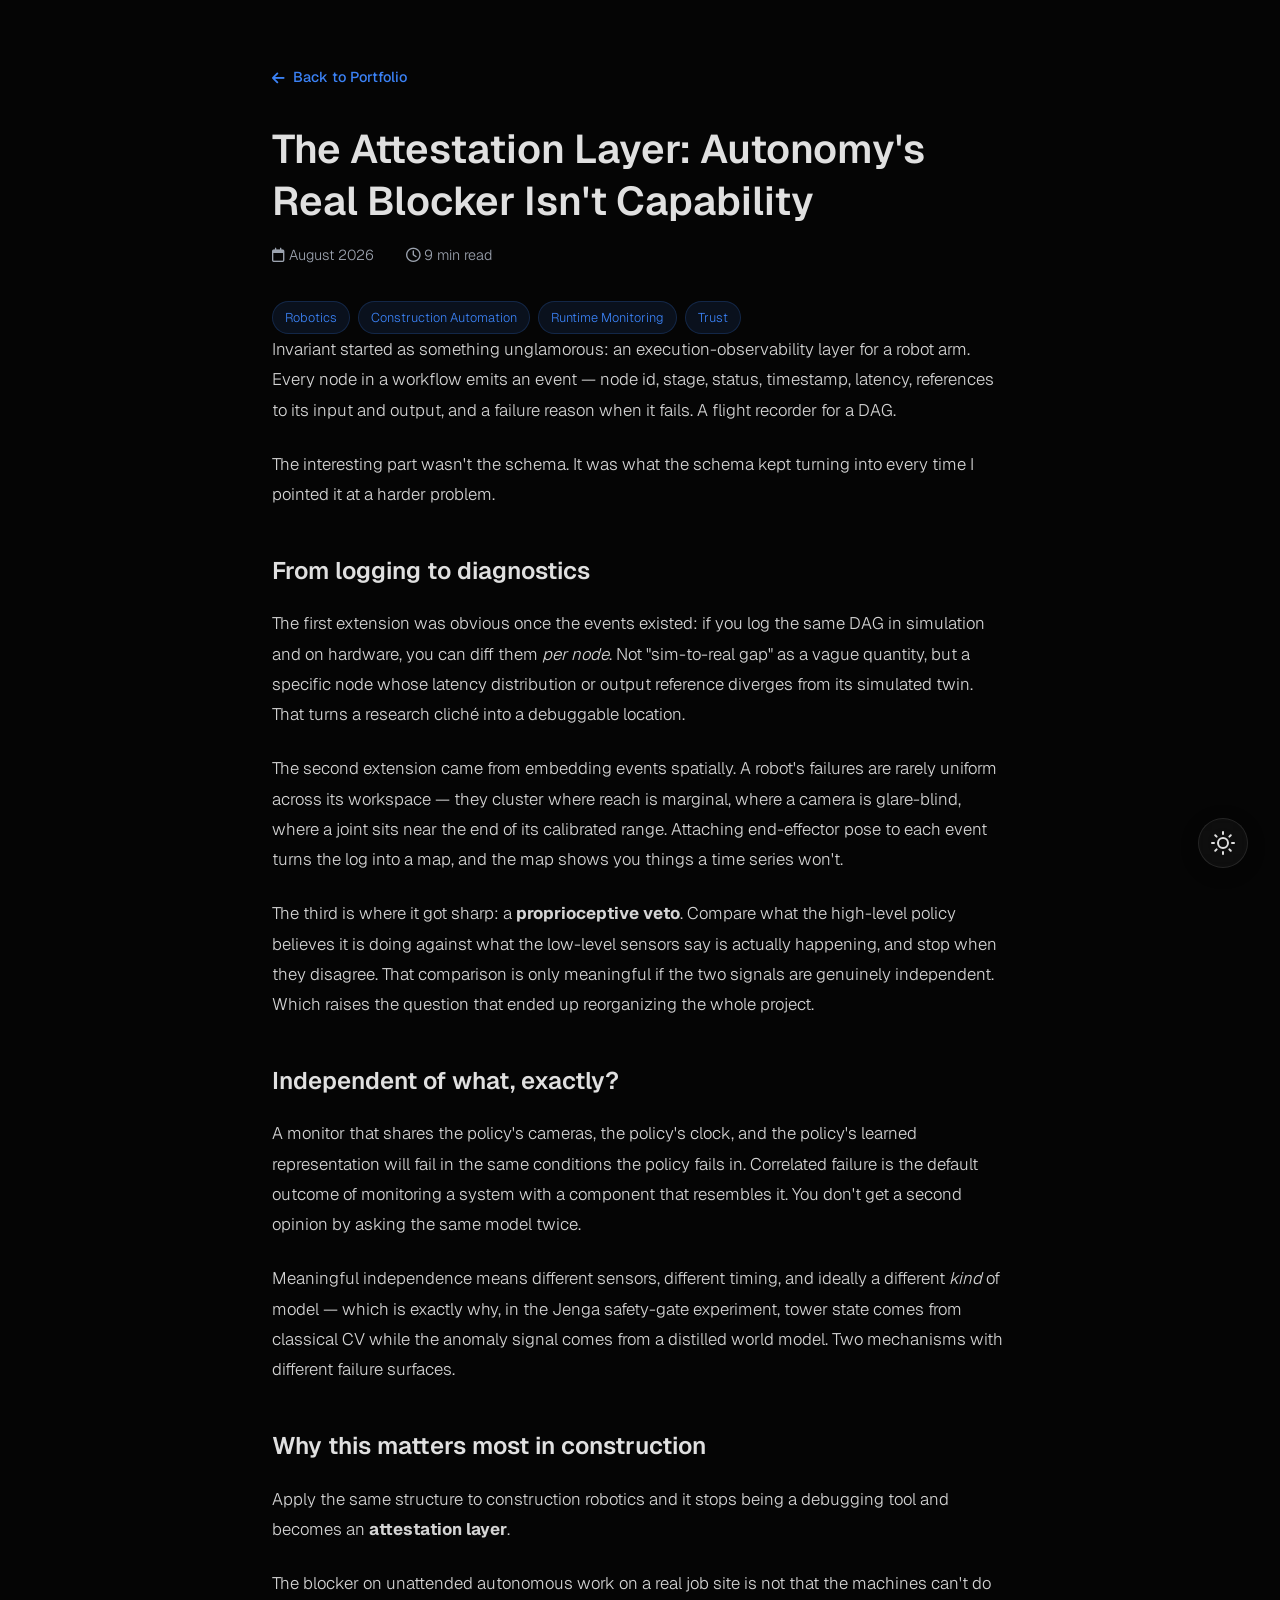
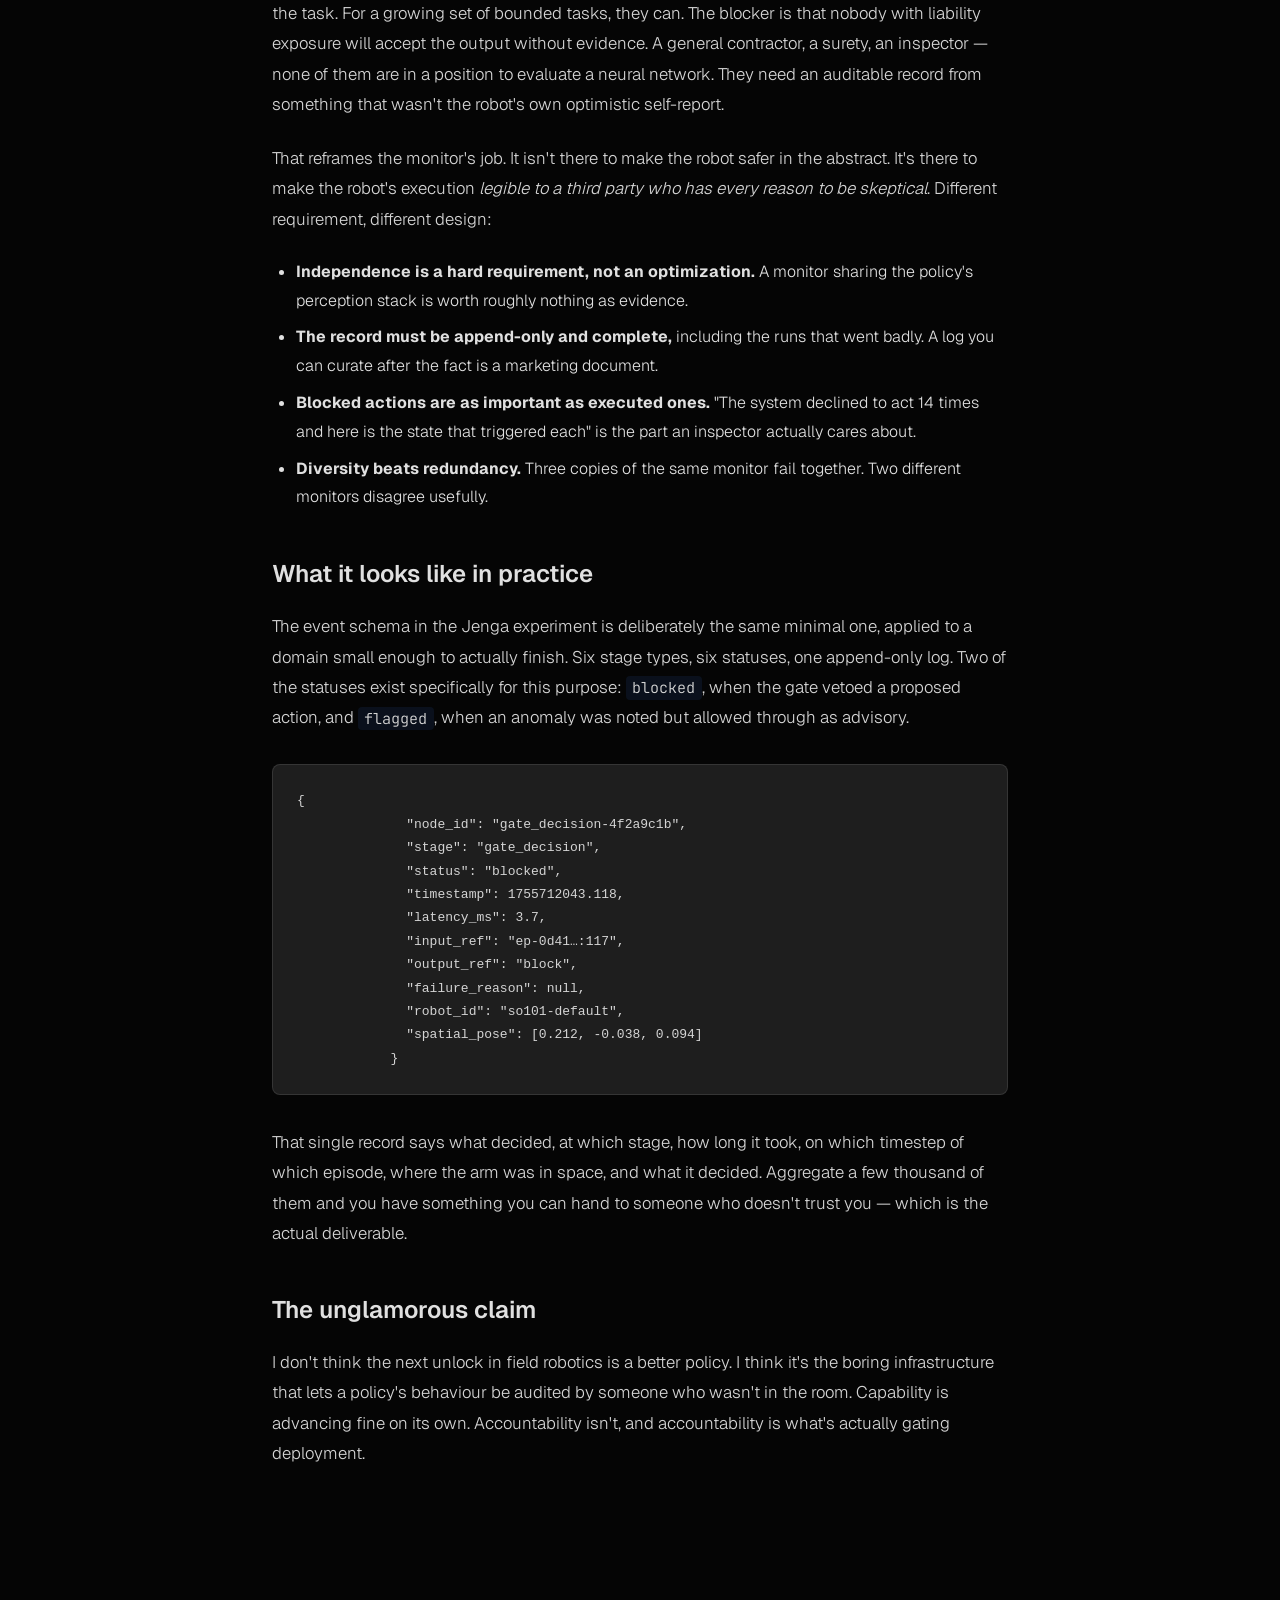
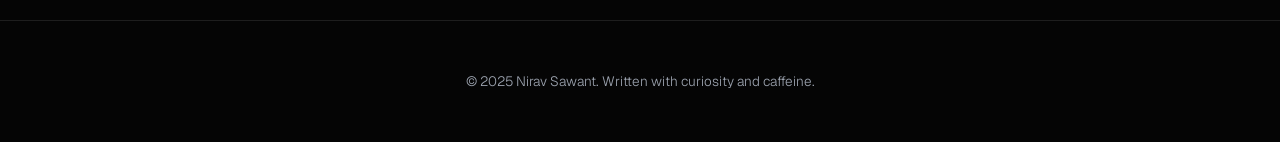
==== article-attestation-layer.html @ 74bd4483 "Add jenga-safety-gate project and four new articles Projects: new card for jenga-safety-gate, the cu" ====
<!DOCTYPE html>
<html lang="en">

<head>
    <meta charset="UTF-8">
    <meta name="viewport" content="width=device-width, initial-scale=1.0">
    <title>The Attestation Layer: Autonomy's Real Blocker Isn't Capability | Nirav Sawant</title>
    <link rel="icon" type="image/jpeg" href="favicon.jpg">
    <link
        href="https://fonts.googleapis.com/css2?family=Geist:wght@300;400;500;600&family=JetBrains+Mono:wght@400;500&display=swap"
        rel="stylesheet">
    <link rel="stylesheet" href="https://cdnjs.cloudflare.com/ajax/libs/font-awesome/6.0.0-beta3/css/all.min.css">
    <style>
        :root {
            /* Dark Mode (default) */
            --bg: #050505;
            --text: #e0e0e0;
            --accent: #3b82f6;
            --accent-rgb: 59, 130, 246;
            --accent-glow: rgba(59, 130, 246, 0.5);
            --secondary: #1f2937;
            --muted: #9ca3af;
            --card-bg: rgba(20, 20, 20, 0.6);
            --card-border: rgba(255, 255, 255, 0.1);
            --hover-bg: rgba(255, 255, 255, 0.05);
            --grid-color: rgba(255, 255, 255, 0.02);
        }

        /* Light Mode - Warm, Easy on Eyes */
        body.light-mode {
            --bg: #fff7f5;
            --text: #2a1036;
            --accent: #5b2a86;
            --accent-rgb: 91, 42, 134;
            --accent-glow: rgba(91, 42, 134, 0.22);
            --secondary: #3b2354;
            --muted: #6b4f74;
            --card-bg: rgba(255, 255, 255, 0.72);
            --card-border: rgba(42, 16, 54, 0.12);
            --hover-bg: rgba(91, 42, 134, 0.06);
            --grid-color: rgba(42, 16, 54, 0.05);
        }

        /* Floating Theme Button */
        .theme-btn {
            position: fixed;
            bottom: 2rem;
            right: 2rem;
            width: 50px;
            height: 50px;
            border-radius: 50%;
            border: 1px solid var(--card-border);
            background: var(--card-bg);
            backdrop-filter: blur(12px);
            -webkit-backdrop-filter: blur(12px);
            display: flex;
            align-items: center;
            justify-content: center;
            cursor: pointer;
            z-index: 9999;
            box-shadow: 0 4px 20px rgba(0, 0, 0, 0.15);
            transition: all 0.3s cubic-bezier(0.175, 0.885, 0.32, 1.275);
        }

        .theme-btn:hover {
            transform: scale(1.1);
            border-color: var(--accent);
            box-shadow: 0 0 20px var(--accent-glow);
        }

        .theme-btn svg {
            width: 24px;
            height: 24px;
            stroke: var(--text);
            stroke-width: 2;
            fill: none;
            stroke-linecap: round;
            stroke-linejoin: round;
            transition: transform 0.5s ease;
        }

        * {
            margin: 0;
            padding: 0;
            box-sizing: border-box;
        }

        body {
            background-color: var(--bg);
            color: var(--text);
            font-family: 'Geist', -apple-system, BlinkMacSystemFont, sans-serif;
            font-weight: 300;
            line-height: 1.8;
            min-height: 100vh;
            transition: background-color 0.3s ease, color 0.3s ease;
        }

        /* Rest of CSS same as before, ensuring contrast */
        .article-container {
            max-width: 800px;
            margin: 0 auto;
            padding: 4rem 2rem;
        }

        .back-link {
            display: inline-flex;
            align-items: center;
            gap: 0.5rem;
            color: var(--accent);
            text-decoration: none;
            font-size: 0.9rem;
            margin-bottom: 2rem;
            font-weight: 500;
        }

        .article-header h1 {
            font-size: 2.5rem;
            font-weight: 600;
            line-height: 1.3;
            margin-bottom: 1rem;
            color: var(--text);
        }

        .article-meta {
            display: flex;
            gap: 2rem;
            color: var(--muted);
            font-size: 0.9rem;
            margin-bottom: 2rem;
        }

        .tags {
            display: flex;
            gap: 0.5rem;
            margin-top: 1rem;
            flex-wrap: wrap;
        }

        .tag {
            background: rgba(var(--accent-rgb), 0.1);
            color: var(--accent);
            padding: 0.25rem 0.75rem;
            border-radius: 20px;
            font-size: 0.8rem;
            border: 1px solid rgba(var(--accent-rgb), 0.2);
        }

        .article-content h2 {
            font-size: 1.5rem;
            font-weight: 600;
            margin: 2.5rem 0 1rem;
            color: var(--text);
        }

        .article-content p {
            margin-bottom: 1.5rem;
            color: var(--text);
            opacity: 0.95;
            font-size: 1.05rem;
        }

        .article-content ul {
            padding-left: 1.5rem;
            margin-bottom: 1.5rem;
            color: var(--text);
        }

        .article-content li {
            margin-bottom: 0.5rem;
        }

        .flowchart {
            background: var(--card-bg);
            border: 1px solid var(--card-border);
            border-radius: 16px;
            padding: 2rem;
            margin: 2rem 0;
            overflow-x: auto;
        }

        .flow-diagram {
            display: flex;
            flex-direction: column;
            align-items: center;
            gap: 1rem;
        }

        .flow-row {
            display: flex;
            gap: 1rem;
            flex-wrap: wrap;
            justify-content: center;
        }

        .flow-box {
            background: rgba(var(--accent-rgb), 0.1);
            border: 1px solid var(--accent);
            padding: 0.75rem 1.25rem;
            border-radius: 8px;
            color: var(--text);
            min-width: 120px;
            text-align: center;
        }

        .flow-box.primary {
            background: var(--accent);
            color: #fff;
        }

        .code-block {
            background: #1e1e1e;
            /* Consistent dark code block even in light mode for readability */
            color: #d4d4d4;
            border-radius: 8px;
            padding: 1.5rem;
            margin: 2rem 0;
            font-family: 'JetBrains Mono', monospace;
            overflow-x: auto;
            border: 1px solid rgba(255, 255, 255, 0.1);
        }

        footer {
            text-align: center;
            padding: 3rem 1rem;
            color: var(--muted);
            font-size: 0.85rem;
            border-top: 1px solid var(--card-border);
            margin-top: 4rem;
        }

        @media (max-width: 768px) {
            .article-container {
                padding: 2rem 1.5rem;
            }

            .article-header h1 {
                font-size: 1.8rem;
            }
        }

        /* Additions for research articles: tables, pull-notes, inline code */
        .article-content .table-wrap {
            overflow-x: auto;
            margin: 2rem 0;
        }

        .article-content table {
            width: 100%;
            border-collapse: collapse;
            font-size: 0.95rem;
        }

        .article-content th,
        .article-content td {
            border: 1px solid var(--card-border);
            padding: 0.65rem 0.85rem;
            text-align: left;
            vertical-align: top;
        }

        .article-content th {
            background: rgba(var(--accent-rgb), 0.08);
            font-weight: 600;
            color: var(--text);
        }

        .article-content .lede-note {
            background: var(--card-bg);
            border: 1px solid var(--card-border);
            border-left: 3px solid var(--accent);
            border-radius: 8px;
            padding: 1.25rem 1.5rem;
            margin-bottom: 2rem;
            font-size: 0.98rem;
            color: var(--text);
        }

        .article-content p code,
        .article-content li code {
            font-family: 'JetBrains Mono', monospace;
            font-size: 0.9em;
            background: rgba(var(--accent-rgb), 0.1);
            padding: 0.1rem 0.4rem;
            border-radius: 4px;
        }
    </style>
</head>

<body>
    <article class="article-container">
        <a href="index.html" class="back-link">
            <i class="fas fa-arrow-left"></i>
            Back to Portfolio
        </a>

        <header class="article-header">
            <h1>The Attestation Layer: Autonomy's Real Blocker Isn't Capability</h1>
            <div class="article-meta">
                <span><i class="far fa-calendar"></i> August 2026</span>
                <span><i class="far fa-clock"></i> 9 min read</span>
            </div>
            <div class="tags">
                <span class="tag">Robotics</span>
                <span class="tag">Construction Automation</span>
                <span class="tag">Runtime Monitoring</span>
                <span class="tag">Trust</span>
            </div>
        </header>

        <div class="article-content">
            <p>Invariant started as something unglamorous: an execution-observability layer for a robot arm. Every node in a
                workflow emits an event — node id, stage, status, timestamp, latency, references to its input and output, and a
                failure reason when it fails. A flight recorder for a DAG.</p>

            <p>The interesting part wasn't the schema. It was what the schema kept turning into every time I pointed it at a
                harder problem.</p>

            <h2>From logging to diagnostics</h2>

            <p>The first extension was obvious once the events existed: if you log the same DAG in simulation and on hardware,
                you can diff them <em>per node</em>. Not "sim-to-real gap" as a vague quantity, but a specific node whose latency
                distribution or output reference diverges from its simulated twin. That turns a research cliché into a
                debuggable location.</p>

            <p>The second extension came from embedding events spatially. A robot's failures are rarely uniform across its
                workspace — they cluster where reach is marginal, where a camera is glare-blind, where a joint sits near the end
                of its calibrated range. Attaching end-effector pose to each event turns the log into a map, and the map shows
                you things a time series won't.</p>

            <p>The third is where it got sharp: a <strong>proprioceptive veto</strong>. Compare what the high-level policy
                believes it is doing against what the low-level sensors say is actually happening, and stop when they disagree.
                That comparison is only meaningful if the two signals are genuinely independent. Which raises the question that
                ended up reorganizing the whole project.</p>

            <h2>Independent of what, exactly?</h2>

            <p>A monitor that shares the policy's cameras, the policy's clock, and the policy's learned representation will
                fail in the same conditions the policy fails in. Correlated failure is the default outcome of monitoring a
                system with a component that resembles it. You don't get a second opinion by asking the same model twice.</p>

            <p>Meaningful independence means different sensors, different timing, and ideally a different <em>kind</em> of
                model — which is exactly why, in the Jenga safety-gate experiment, tower state comes from classical CV while the
                anomaly signal comes from a distilled world model. Two mechanisms with different failure surfaces.</p>

            <h2>Why this matters most in construction</h2>

            <p>Apply the same structure to construction robotics and it stops being a debugging tool and becomes an
                <strong>attestation layer</strong>.</p>

            <p>The blocker on unattended autonomous work on a real job site is not that the machines can't do the task. For a
                growing set of bounded tasks, they can. The blocker is that nobody with liability exposure will accept the
                output without evidence. A general contractor, a surety, an inspector — none of them are in a position to
                evaluate a neural network. They need an auditable record from something that wasn't the robot's own optimistic
                self-report.</p>

            <p>That reframes the monitor's job. It isn't there to make the robot safer in the abstract. It's there to make the
                robot's execution <em>legible to a third party who has every reason to be skeptical</em>. Different requirement,
                different design:</p>

            <ul>
                <li><strong>Independence is a hard requirement, not an optimization.</strong> A monitor sharing the policy's
                    perception stack is worth roughly nothing as evidence.</li>
                <li><strong>The record must be append-only and complete,</strong> including the runs that went badly. A log you
                    can curate after the fact is a marketing document.</li>
                <li><strong>Blocked actions are as important as executed ones.</strong> "The system declined to act 14 times and
                    here is the state that triggered each" is the part an inspector actually cares about.</li>
                <li><strong>Diversity beats redundancy.</strong> Three copies of the same monitor fail together. Two different
                    monitors disagree usefully.</li>
            </ul>

            <h2>What it looks like in practice</h2>

            <p>The event schema in the Jenga experiment is deliberately the same minimal one, applied to a domain small enough
                to actually finish. Six stage types, six statuses, one append-only log. Two of the statuses exist specifically
                for this purpose: <code>blocked</code>, when the gate vetoed a proposed action, and <code>flagged</code>, when
                an anomaly was noted but allowed through as advisory.</p>

            <div class="code-block">
                <pre><code>{
              "node_id": "gate_decision-4f2a9c1b",
              "stage": "gate_decision",
              "status": "blocked",
              "timestamp": 1755712043.118,
              "latency_ms": 3.7,
              "input_ref": "ep-0d41…:117",
              "output_ref": "block",
              "failure_reason": null,
              "robot_id": "so101-default",
              "spatial_pose": [0.212, -0.038, 0.094]
            }</code></pre>
            </div>

            <p>That single record says what decided, at which stage, how long it took, on which timestep of which episode,
                where the arm was in space, and what it decided. Aggregate a few thousand of them and you have something you can
                hand to someone who doesn't trust you — which is the actual deliverable.</p>

            <h2>The unglamorous claim</h2>

            <p>I don't think the next unlock in field robotics is a better policy. I think it's the boring infrastructure that
                lets a policy's behaviour be audited by someone who wasn't in the room. Capability is advancing fine on its own.
                Accountability isn't, and accountability is what's actually gating deployment.</p>
        </div>
    </article>

    <!-- Theme Toggle Button -->
    <button class="theme-btn" onclick="toggleTheme()" aria-label="Toggle dark/light mode">
        <svg viewBox="0 0 24 24">
            <circle cx="12" cy="12" r="5" />
            <line x1="12" y1="1" x2="12" y2="3" />
            <line x1="12" y1="21" x2="12" y2="23" />
            <line x1="4.22" y1="4.22" x2="5.64" y2="5.64" />
            <line x1="18.36" y1="18.36" x2="19.78" y2="19.78" />
            <line x1="1" y1="12" x2="3" y2="12" />
            <line x1="21" y1="12" x2="23" y2="12" />
            <line x1="4.22" y1="19.78" x2="5.64" y2="18.36" />
            <line x1="18.36" y1="5.64" x2="19.78" y2="4.22" />
        </svg>
    </button>

    <footer>
        <p>© 2025 Nirav Sawant. Written with curiosity and caffeine.</p>
    </footer>

    <script>
        function toggleTheme() {
            const body = document.body;
            body.classList.toggle('light-mode');
            const isLight = body.classList.contains('light-mode');
            localStorage.setItem('theme', isLight ? 'light' : 'dark');
        }

        // Initialize
        if (localStorage.getItem('theme') === 'light' ||
            (!localStorage.getItem('theme') && false)) { // default dark
            document.body.classList.add('light-mode');
        }
    </script>
</body>

</html>
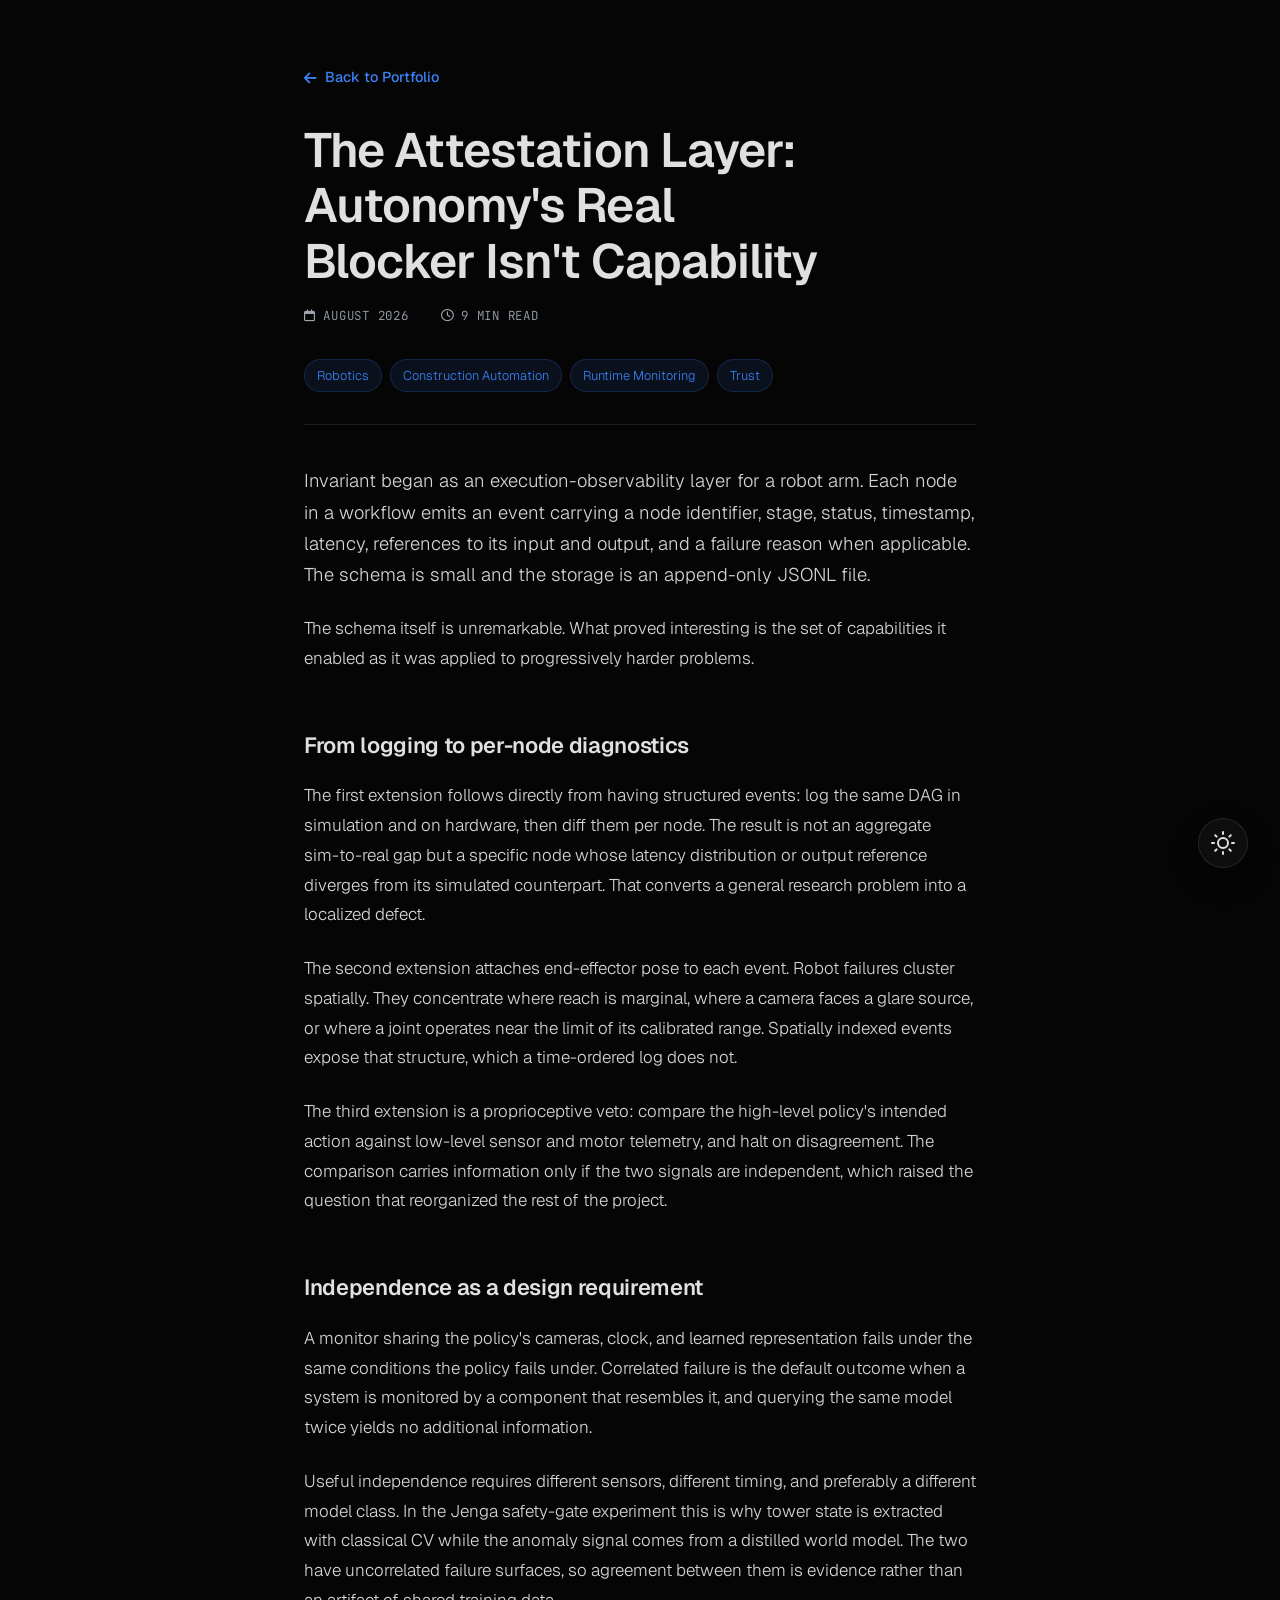
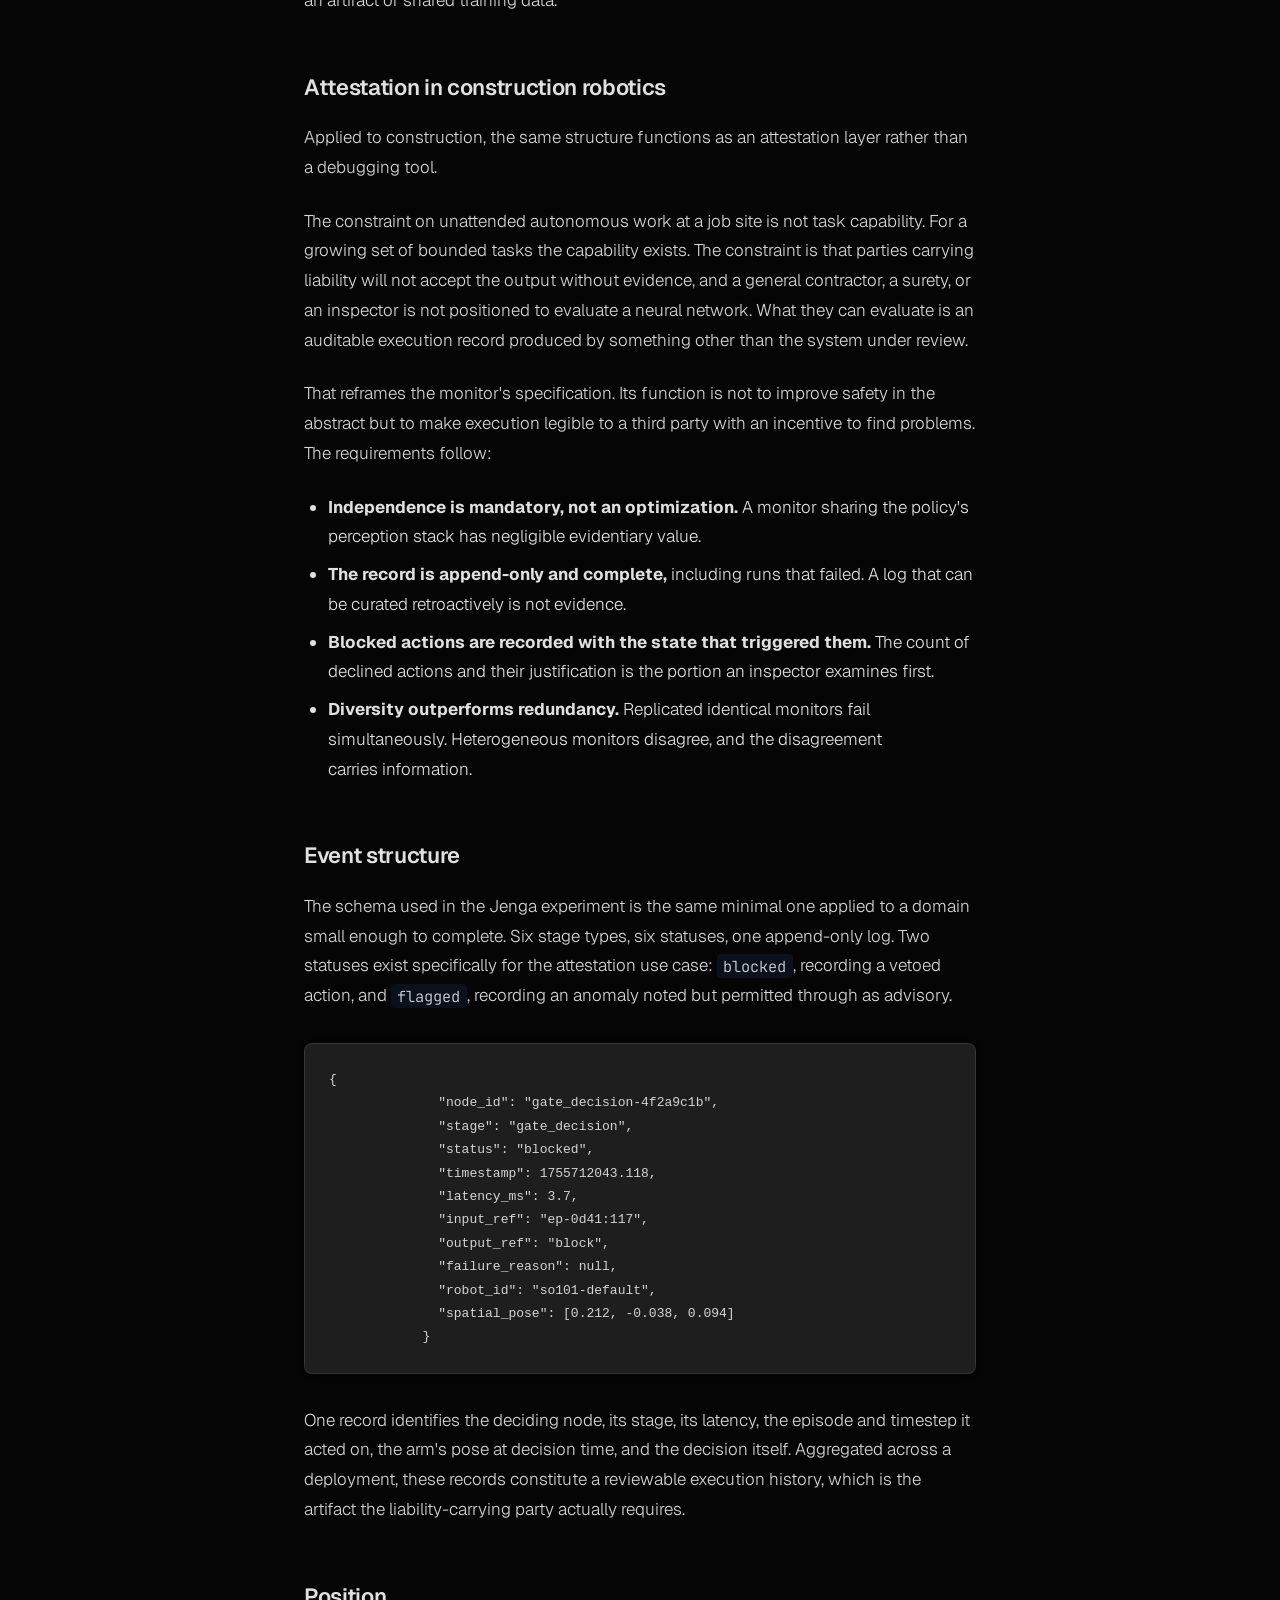
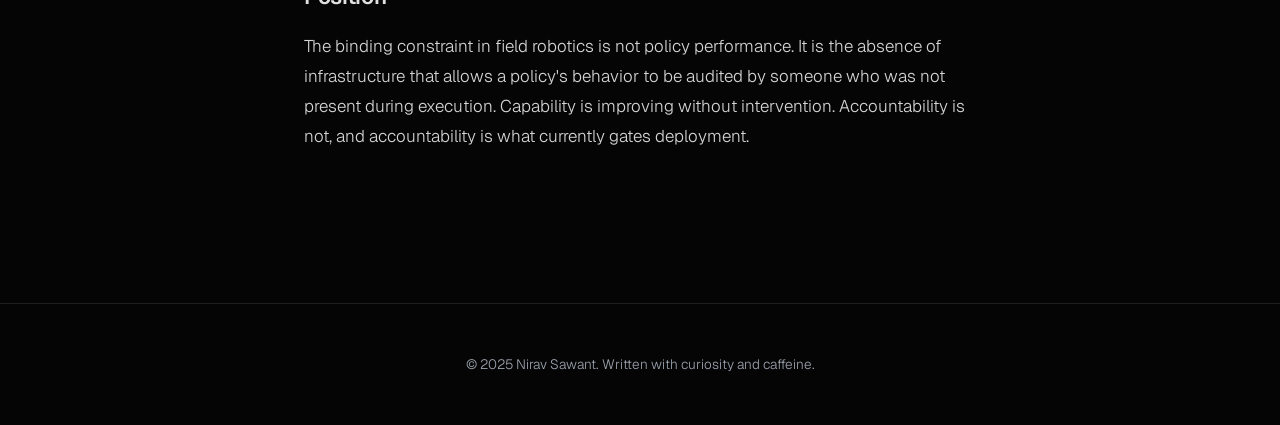
==== commit f4952ed7: "Modernize site styling, add scroll motion, rewrite article prose Styling and motion (modern.css, mot" ====
--- a/article-attestation-layer.html
+++ b/article-attestation-layer.html
@@ -284,6 +284,7 @@
             border-radius: 4px;
         }
     </style>
+    <link rel="stylesheet" href="modern.css">
 </head>
 
 <body>
@@ -308,72 +309,70 @@
         </header>
 
         <div class="article-content">
-            <p>Invariant started as something unglamorous: an execution-observability layer for a robot arm. Every node in a
-                workflow emits an event — node id, stage, status, timestamp, latency, references to its input and output, and a
-                failure reason when it fails. A flight recorder for a DAG.</p>
-
-            <p>The interesting part wasn't the schema. It was what the schema kept turning into every time I pointed it at a
-                harder problem.</p>
-
-            <h2>From logging to diagnostics</h2>
-
-            <p>The first extension was obvious once the events existed: if you log the same DAG in simulation and on hardware,
-                you can diff them <em>per node</em>. Not "sim-to-real gap" as a vague quantity, but a specific node whose latency
-                distribution or output reference diverges from its simulated twin. That turns a research cliché into a
-                debuggable location.</p>
-
-            <p>The second extension came from embedding events spatially. A robot's failures are rarely uniform across its
-                workspace — they cluster where reach is marginal, where a camera is glare-blind, where a joint sits near the end
-                of its calibrated range. Attaching end-effector pose to each event turns the log into a map, and the map shows
-                you things a time series won't.</p>
-
-            <p>The third is where it got sharp: a <strong>proprioceptive veto</strong>. Compare what the high-level policy
-                believes it is doing against what the low-level sensors say is actually happening, and stop when they disagree.
-                That comparison is only meaningful if the two signals are genuinely independent. Which raises the question that
-                ended up reorganizing the whole project.</p>
-
-            <h2>Independent of what, exactly?</h2>
-
-            <p>A monitor that shares the policy's cameras, the policy's clock, and the policy's learned representation will
-                fail in the same conditions the policy fails in. Correlated failure is the default outcome of monitoring a
-                system with a component that resembles it. You don't get a second opinion by asking the same model twice.</p>
-
-            <p>Meaningful independence means different sensors, different timing, and ideally a different <em>kind</em> of
-                model — which is exactly why, in the Jenga safety-gate experiment, tower state comes from classical CV while the
-                anomaly signal comes from a distilled world model. Two mechanisms with different failure surfaces.</p>
-
-            <h2>Why this matters most in construction</h2>
-
-            <p>Apply the same structure to construction robotics and it stops being a debugging tool and becomes an
-                <strong>attestation layer</strong>.</p>
-
-            <p>The blocker on unattended autonomous work on a real job site is not that the machines can't do the task. For a
-                growing set of bounded tasks, they can. The blocker is that nobody with liability exposure will accept the
-                output without evidence. A general contractor, a surety, an inspector — none of them are in a position to
-                evaluate a neural network. They need an auditable record from something that wasn't the robot's own optimistic
-                self-report.</p>
-
-            <p>That reframes the monitor's job. It isn't there to make the robot safer in the abstract. It's there to make the
-                robot's execution <em>legible to a third party who has every reason to be skeptical</em>. Different requirement,
-                different design:</p>
+            <p>Invariant began as an execution-observability layer for a robot arm. Each node in a workflow emits an event
+                carrying a node identifier, stage, status, timestamp, latency, references to its input and output, and a failure
+                reason when applicable. The schema is small and the storage is an append-only JSONL file.</p>
+
+            <p>The schema itself is unremarkable. What proved interesting is the set of capabilities it enabled as it was
+                applied to progressively harder problems.</p>
+
+            <h2>From logging to per-node diagnostics</h2>
+
+            <p>The first extension follows directly from having structured events: log the same DAG in simulation and on
+                hardware, then diff them per node. The result is not an aggregate sim-to-real gap but a specific node whose
+                latency distribution or output reference diverges from its simulated counterpart. That converts a general
+                research problem into a localized defect.</p>
+
+            <p>The second extension attaches end-effector pose to each event. Robot failures cluster spatially. They
+                concentrate where reach is marginal, where a camera faces a glare source, or where a joint operates near the
+                limit of its calibrated range. Spatially indexed events expose that structure, which a time-ordered log does
+                not.</p>
+
+            <p>The third extension is a proprioceptive veto: compare the high-level policy's intended action against low-level
+                sensor and motor telemetry, and halt on disagreement. The comparison carries information only if the two signals
+                are independent, which raised the question that reorganized the rest of the project.</p>
+
+            <h2>Independence as a design requirement</h2>
+
+            <p>A monitor sharing the policy's cameras, clock, and learned representation fails under the same conditions the
+                policy fails under. Correlated failure is the default outcome when a system is monitored by a component that
+                resembles it, and querying the same model twice yields no additional information.</p>
+
+            <p>Useful independence requires different sensors, different timing, and preferably a different model class. In the
+                Jenga safety-gate experiment this is why tower state is extracted with classical CV while the anomaly signal
+                comes from a distilled world model. The two have uncorrelated failure surfaces, so agreement between them is
+                evidence rather than an artifact of shared training data.</p>
+
+            <h2>Attestation in construction robotics</h2>
+
+            <p>Applied to construction, the same structure functions as an attestation layer rather than a debugging tool.</p>
+
+            <p>The constraint on unattended autonomous work at a job site is not task capability. For a growing set of bounded
+                tasks the capability exists. The constraint is that parties carrying liability will not accept the output
+                without evidence, and a general contractor, a surety, or an inspector is not positioned to evaluate a neural
+                network. What they can evaluate is an auditable execution record produced by something other than the system
+                under review.</p>
+
+            <p>That reframes the monitor's specification. Its function is not to improve safety in the abstract but to make
+                execution legible to a third party with an incentive to find problems. The requirements follow:</p>
 
             <ul>
-                <li><strong>Independence is a hard requirement, not an optimization.</strong> A monitor sharing the policy's
-                    perception stack is worth roughly nothing as evidence.</li>
-                <li><strong>The record must be append-only and complete,</strong> including the runs that went badly. A log you
-                    can curate after the fact is a marketing document.</li>
-                <li><strong>Blocked actions are as important as executed ones.</strong> "The system declined to act 14 times and
-                    here is the state that triggered each" is the part an inspector actually cares about.</li>
-                <li><strong>Diversity beats redundancy.</strong> Three copies of the same monitor fail together. Two different
-                    monitors disagree usefully.</li>
+                <li><strong>Independence is mandatory, not an optimization.</strong> A monitor sharing the policy's perception
+                    stack has negligible evidentiary value.</li>
+                <li><strong>The record is append-only and complete,</strong> including runs that failed. A log that can be
+                    curated retroactively is not evidence.</li>
+                <li><strong>Blocked actions are recorded with the state that triggered them.</strong> The count of declined
+                    actions and their justification is the portion an inspector examines first.</li>
+                <li><strong>Diversity outperforms redundancy.</strong> Replicated identical monitors fail simultaneously.
+                    Heterogeneous monitors disagree, and the disagreement carries information.</li>
             </ul>
 
-            <h2>What it looks like in practice</h2>
-
-            <p>The event schema in the Jenga experiment is deliberately the same minimal one, applied to a domain small enough
-                to actually finish. Six stage types, six statuses, one append-only log. Two of the statuses exist specifically
-                for this purpose: <code>blocked</code>, when the gate vetoed a proposed action, and <code>flagged</code>, when
-                an anomaly was noted but allowed through as advisory.</p>
+            <h2>Event structure</h2>
+
+            <p>The schema used in the Jenga experiment is the same minimal one applied to a domain small enough to complete.
+                Six stage types, six statuses, one append-only log. Two statuses exist specifically for the attestation use
+                case: <code>blocked</code>, recording a vetoed action, and <code>flagged</code>, recording an anomaly noted but
+                permitted through as advisory.</p>
 
             <div class="code-block">
                 <pre><code>{
@@ -382,7 +381,7 @@
               "status": "blocked",
               "timestamp": 1755712043.118,
               "latency_ms": 3.7,
-              "input_ref": "ep-0d41…:117",
+              "input_ref": "ep-0d41:117",
               "output_ref": "block",
               "failure_reason": null,
               "robot_id": "so101-default",
@@ -390,15 +389,16 @@
             }</code></pre>
             </div>
 
-            <p>That single record says what decided, at which stage, how long it took, on which timestep of which episode,
-                where the arm was in space, and what it decided. Aggregate a few thousand of them and you have something you can
-                hand to someone who doesn't trust you — which is the actual deliverable.</p>
-
-            <h2>The unglamorous claim</h2>
-
-            <p>I don't think the next unlock in field robotics is a better policy. I think it's the boring infrastructure that
-                lets a policy's behaviour be audited by someone who wasn't in the room. Capability is advancing fine on its own.
-                Accountability isn't, and accountability is what's actually gating deployment.</p>
+            <p>One record identifies the deciding node, its stage, its latency, the episode and timestep it acted on, the arm's
+                pose at decision time, and the decision itself. Aggregated across a deployment, these records constitute a
+                reviewable execution history, which is the artifact the liability-carrying party actually requires.</p>
+
+            <h2>Position</h2>
+
+            <p>The binding constraint in field robotics is not policy performance. It is the absence of infrastructure that
+                allows a policy's behavior to be audited by someone who was not present during execution. Capability is
+                improving without intervention. Accountability is not, and accountability is what currently gates
+                deployment.</p>
         </div>
     </article>
 
@@ -435,6 +435,7 @@
             document.body.classList.add('light-mode');
         }
     </script>
+    <script src="motion.js"></script>
 </body>
 
 </html>
--- a/modern.css
+++ b/modern.css
@@ -0,0 +1,248 @@
+/* ---------------------------------------------------------------------------
+   modern.css — layered refinement on top of each page's existing inline styles.
+   Loaded last so it wins on the few properties it touches. Deliberately
+   additive: no layout is restructured here, only depth, rhythm and motion.
+--------------------------------------------------------------------------- */
+
+:root {
+  --ease-out-expo: cubic-bezier(0.16, 1, 0.3, 1);
+  --ease-spring: cubic-bezier(0.34, 1.4, 0.64, 1);
+  --dur-fast: 180ms;
+  --dur-base: 320ms;
+  --dur-slow: 620ms;
+
+  --shadow-sm: 0 1px 2px rgba(0, 0, 0, 0.16), 0 2px 8px rgba(0, 0, 0, 0.10);
+  --shadow-md: 0 4px 12px rgba(0, 0, 0, 0.18), 0 12px 32px rgba(0, 0, 0, 0.14);
+  --shadow-lg: 0 8px 24px rgba(0, 0, 0, 0.22), 0 24px 64px rgba(0, 0, 0, 0.18);
+}
+
+body.light-mode {
+  --shadow-sm: 0 1px 2px rgba(42, 16, 54, 0.05), 0 2px 8px rgba(42, 16, 54, 0.05);
+  --shadow-md: 0 4px 12px rgba(42, 16, 54, 0.07), 0 12px 32px rgba(42, 16, 54, 0.07);
+  --shadow-lg: 0 8px 24px rgba(42, 16, 54, 0.09), 0 24px 64px rgba(42, 16, 54, 0.09);
+}
+
+/* --- Typography -------------------------------------------------------- */
+
+body {
+  -webkit-font-smoothing: antialiased;
+  -moz-osx-font-smoothing: grayscale;
+  text-rendering: optimizeLegibility;
+}
+
+h1, h2, h3, .section-title {
+  text-wrap: balance;
+  letter-spacing: -0.02em;
+}
+
+p, li {
+  text-wrap: pretty;
+}
+
+::selection {
+  background: rgba(var(--accent-rgb), 0.22);
+  color: var(--text);
+}
+
+/* --- Focus visibility --------------------------------------------------- */
+
+a:focus-visible,
+button:focus-visible,
+input:focus-visible,
+textarea:focus-visible {
+  outline: 2px solid var(--accent);
+  outline-offset: 3px;
+  border-radius: 6px;
+}
+
+/* --- Scroll reveal ------------------------------------------------------ */
+
+[data-reveal] {
+  opacity: 0;
+  transform: translateY(18px);
+  transition:
+    opacity var(--dur-slow) var(--ease-out-expo),
+    transform var(--dur-slow) var(--ease-out-expo);
+  transition-delay: var(--reveal-delay, 0ms);
+}
+
+[data-reveal].is-visible {
+  opacity: 1;
+  transform: none;
+}
+
+/* --- Cards -------------------------------------------------------------- */
+
+.project-card,
+.blog-card {
+  border-radius: 16px;
+  box-shadow: var(--shadow-sm);
+  /* Includes opacity so the reveal fade still runs; the shorthand would
+     otherwise reset transition-delay, so the stagger is restated below. */
+  transition:
+    opacity var(--dur-slow) var(--ease-out-expo),
+    transform var(--dur-base) var(--ease-out-expo),
+    box-shadow var(--dur-base) var(--ease-out-expo),
+    border-color var(--dur-base) var(--ease-out-expo);
+  transition-delay: var(--reveal-delay, 0ms);
+  will-change: transform;
+}
+
+.project-card:hover,
+.blog-card:hover {
+  /* Reveal stagger must not delay the hover response. */
+  transition-delay: 0ms;
+  transform: translateY(-4px);
+  box-shadow: var(--shadow-md);
+  border-color: rgba(var(--accent-rgb), 0.45);
+}
+
+.project-card:active,
+.blog-card:active {
+  transform: translateY(-1px);
+  transition-duration: var(--dur-fast);
+}
+
+/* Accent hairline that wipes in on hover. */
+.blog-card {
+  position: relative;
+  overflow: hidden;
+}
+
+.blog-card::after {
+  content: "";
+  position: absolute;
+  inset: auto 0 0 0;
+  height: 2px;
+  background: linear-gradient(90deg, transparent, var(--accent), transparent);
+  transform: scaleX(0);
+  transform-origin: left center;
+  transition: transform var(--dur-slow) var(--ease-out-expo);
+}
+
+.blog-card:hover::after {
+  transform: scaleX(1);
+}
+
+.tag {
+  transition:
+    background-color var(--dur-fast) ease,
+    border-color var(--dur-fast) ease,
+    transform var(--dur-fast) var(--ease-spring);
+}
+
+.blog-card:hover .tag,
+.article-header .tag:hover {
+  border-color: rgba(var(--accent-rgb), 0.45);
+}
+
+/* --- Article reading experience ----------------------------------------- */
+
+.reading-progress {
+  position: fixed;
+  top: 0;
+  left: 0;
+  height: 2px;
+  width: 100%;
+  transform: scaleX(0);
+  transform-origin: left center;
+  background: linear-gradient(90deg, var(--accent), rgba(var(--accent-rgb), 0.35));
+  z-index: 10000;
+  pointer-events: none;
+}
+
+.article-container {
+  max-width: 46rem;
+}
+
+.article-header h1 {
+  font-size: clamp(2rem, 1.4rem + 2.2vw, 3rem);
+  line-height: 1.15;
+}
+
+.article-header {
+  padding-bottom: 2rem;
+  border-bottom: 1px solid var(--card-border);
+  margin-bottom: 2.5rem;
+}
+
+.article-meta {
+  font-family: 'JetBrains Mono', monospace;
+  font-size: 0.78rem;
+  letter-spacing: 0.06em;
+  text-transform: uppercase;
+}
+
+.article-content > p:first-of-type {
+  font-size: 1.15rem;
+  line-height: 1.7;
+  color: var(--text);
+}
+
+.article-content h2 {
+  margin-top: 3.25rem;
+  font-size: 1.375rem;
+  letter-spacing: -0.015em;
+}
+
+.article-content p,
+.article-content li {
+  font-size: 1.0625rem;
+  line-height: 1.75;
+}
+
+.article-content table tbody tr {
+  transition: background-color var(--dur-fast) ease;
+}
+
+.article-content table tbody tr:hover {
+  background: rgba(var(--accent-rgb), 0.05);
+}
+
+.code-block,
+.flowchart {
+  box-shadow: var(--shadow-sm);
+}
+
+.flow-box {
+  transition: transform var(--dur-base) var(--ease-spring),
+              box-shadow var(--dur-base) var(--ease-out-expo);
+}
+
+.flow-box:hover {
+  transform: translateY(-2px) scale(1.02);
+  box-shadow: var(--shadow-sm);
+}
+
+.back-link {
+  transition: transform var(--dur-base) var(--ease-out-expo), opacity var(--dur-fast) ease;
+}
+
+.back-link:hover {
+  transform: translateX(-4px);
+}
+
+.theme-btn {
+  box-shadow: var(--shadow-md);
+}
+
+/* --- Reduced motion ----------------------------------------------------- */
+
+@media (prefers-reduced-motion: reduce) {
+  [data-reveal] {
+    opacity: 1;
+    transform: none;
+    transition: none;
+  }
+
+  .reading-progress {
+    display: none;
+  }
+
+  .project-card:hover,
+  .blog-card:hover,
+  .flow-box:hover,
+  .back-link:hover {
+    transform: none;
+  }
+}
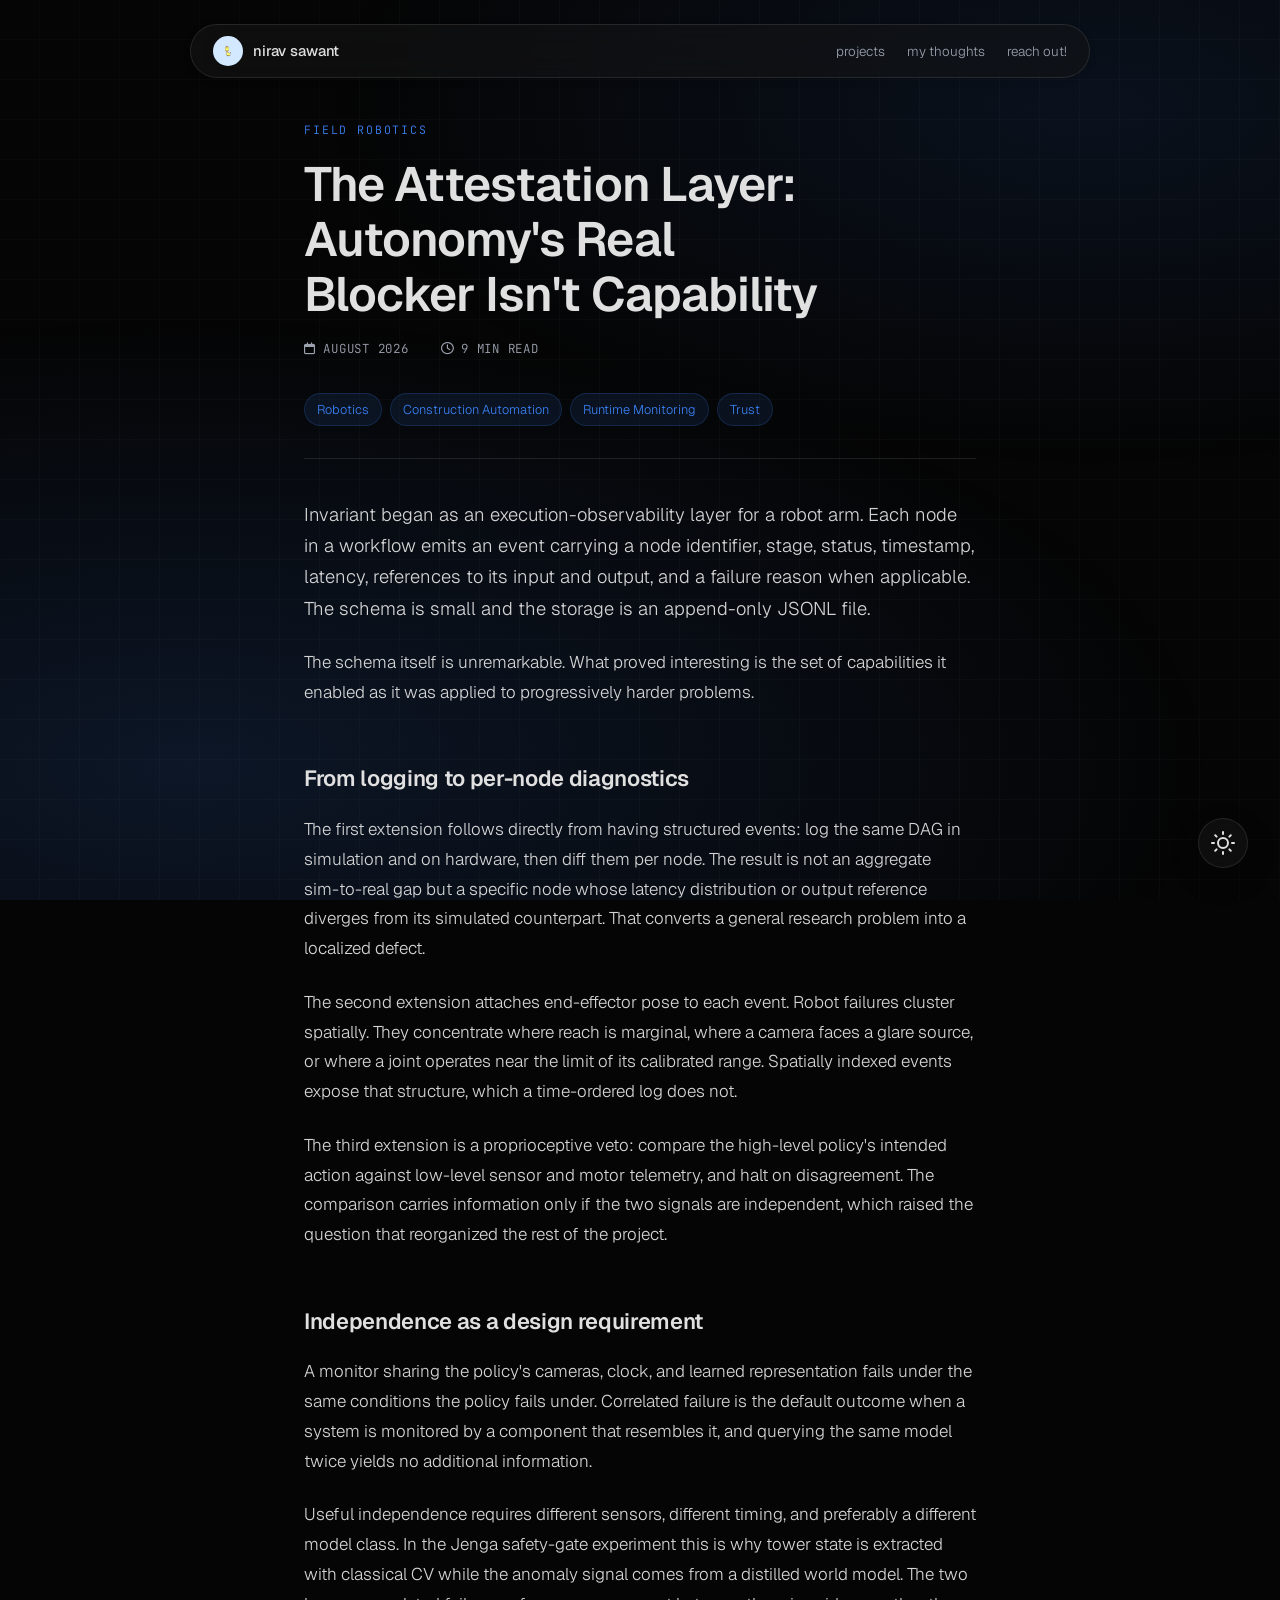
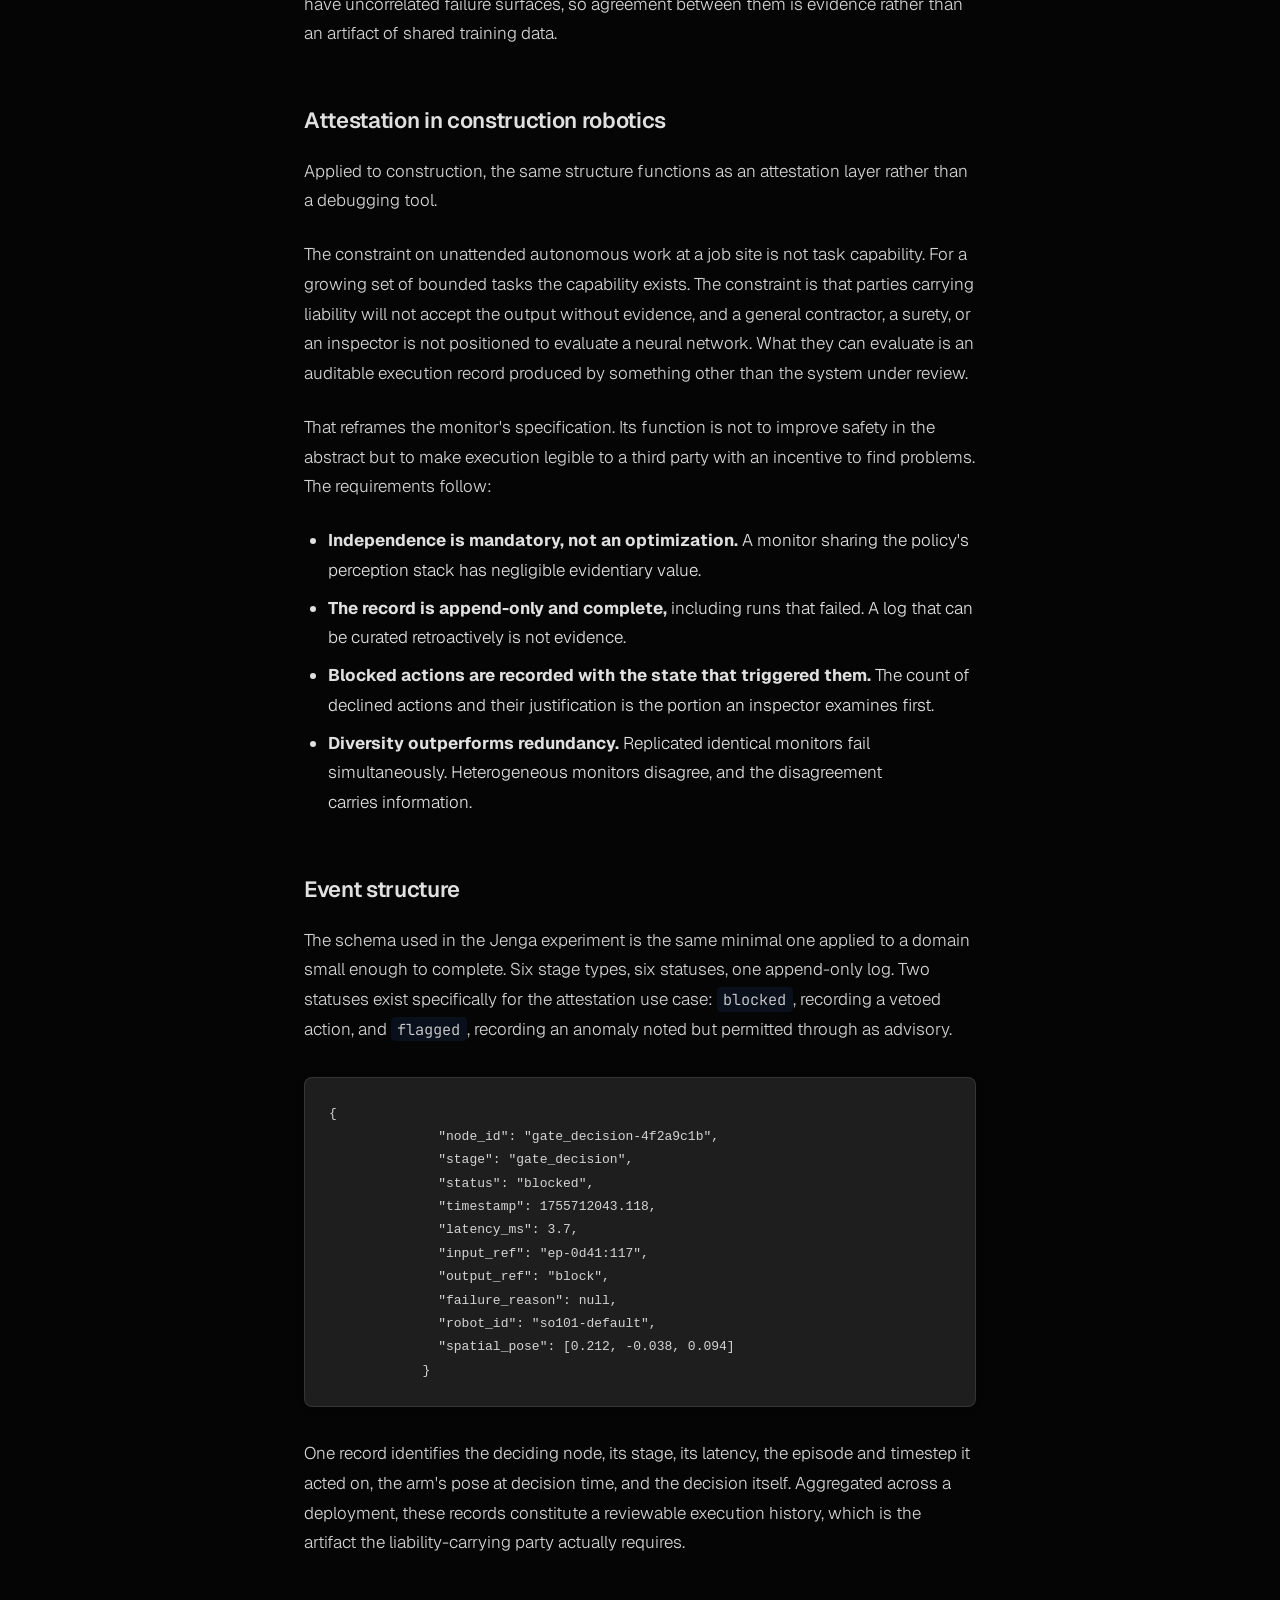
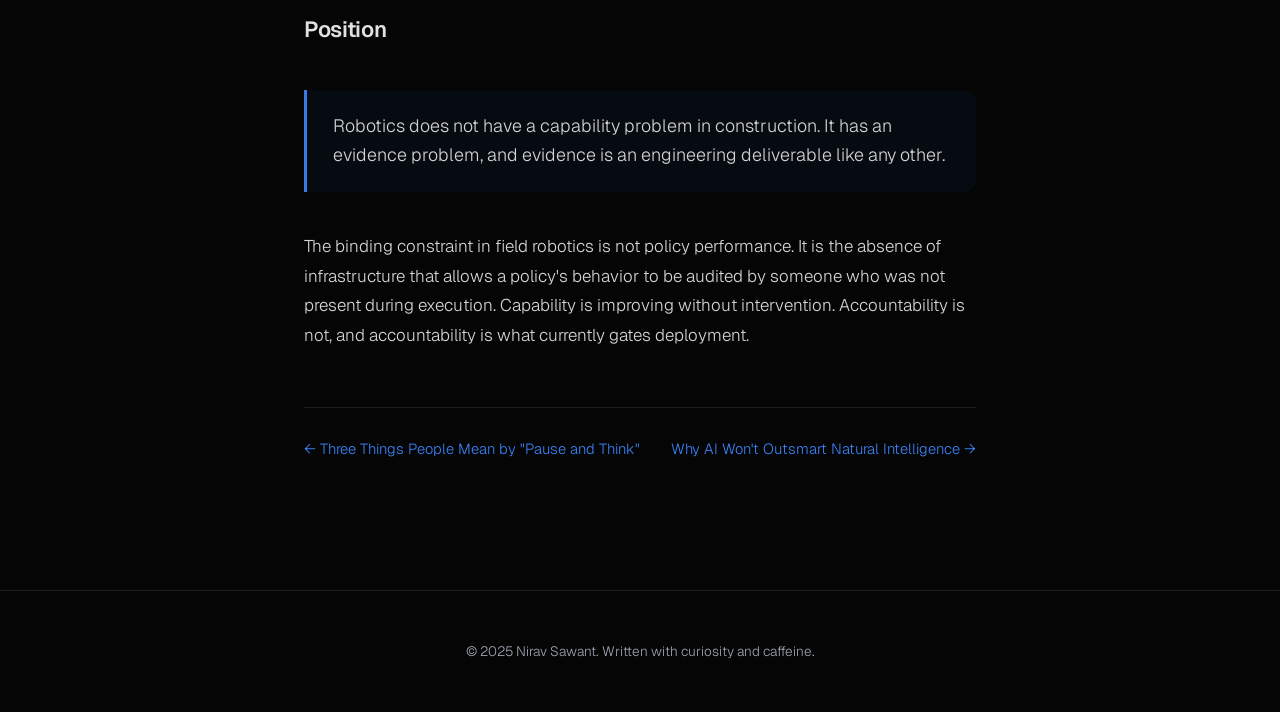
==== commit 156408c2: "Fix debug alert, unify article theme, add figures, day/night rain The JS error: a leftover debug blo" ====
--- a/article-attestation-layer.html
+++ b/article-attestation-layer.html
@@ -285,16 +285,27 @@
         }
     </style>
     <link rel="stylesheet" href="modern.css">
+    <link rel="stylesheet" href="article.css">
 </head>
 
 <body>
+    <header class="site-header">
+        <div class="header-content">
+            <a class="logo-container" href="index.html">
+                <img src="favicon.jpg" alt="" class="logo-icon">
+                <h2 class="logo-text">nirav sawant</h2>
+            </a>
+            <nav>
+                <a href="index.html#projects">projects</a>
+                <a href="index.html#tech-blog">my thoughts</a>
+                <a href="index.html#contact">reach out!</a>
+            </nav>
+        </div>
+    </header>
+
     <article class="article-container">
-        <a href="index.html" class="back-link">
-            <i class="fas fa-arrow-left"></i>
-            Back to Portfolio
-        </a>
-
         <header class="article-header">
+            <div class="article-kicker">Field robotics</div>
             <h1>The Attestation Layer: Autonomy's Real Blocker Isn't Capability</h1>
             <div class="article-meta">
                 <span><i class="far fa-calendar"></i> August 2026</span>
@@ -395,11 +406,17 @@
 
             <h2>Position</h2>
 
+            <p class="claim">Robotics does not have a capability problem in construction. It has an evidence problem, and evidence is an engineering deliverable like any other.</p>
             <p>The binding constraint in field robotics is not policy performance. It is the absence of infrastructure that
                 allows a policy's behavior to be audited by someone who was not present during execution. Capability is
                 improving without intervention. Accountability is not, and accountability is what currently gates
                 deployment.</p>
         </div>
+
+        <nav class="article-nav">
+            <a class="prev" href="article-pause-and-think.html">&larr; Three Things People Mean by "Pause and Think"</a>
+            <a href="article-natural-intelligence.html">Why AI Won't Outsmart Natural Intelligence &rarr;</a>
+        </nav>
     </article>
 
     <!-- Theme Toggle Button -->
@@ -436,6 +453,8 @@
         }
     </script>
     <script src="motion.js"></script>
+    <script src="navbar-scroll.js"></script>
+    <script src="weather.js"></script>
 </body>
 
 </html>
--- a/modern.css
+++ b/modern.css
@@ -85,7 +85,6 @@
     box-shadow var(--dur-base) var(--ease-out-expo),
     border-color var(--dur-base) var(--ease-out-expo);
   transition-delay: var(--reveal-delay, 0ms);
-  will-change: transform;
 }
 
 .project-card:hover,
@@ -246,3 +245,125 @@
     transform: none;
   }
 }
+
+/* --- Rain easter egg, day and night ------------------------------------ */
+/* Typed trigger; see weather.js. The palette shift is a filter over the whole
+   document rather than a token swap, so it composes with both themes instead
+   of needing a third one. */
+
+.weather body {
+  transition: filter 900ms var(--ease-out-expo);
+}
+
+.weather-night body {
+  filter: saturate(0.55) brightness(0.62) contrast(1.06) hue-rotate(-8deg);
+}
+
+/* Overcast rather than dark: an afternoon downpour drains colour and flattens
+   contrast, it does not turn the lights off. */
+.weather-day body {
+  filter: saturate(0.72) brightness(0.94) contrast(0.94) hue-rotate(-4deg);
+}
+
+.weather-canvas {
+  position: fixed;
+  inset: 0;
+  z-index: 9998;
+  pointer-events: none;
+}
+
+.weather-canvas::after {
+  content: "";
+  position: fixed;
+  inset: 0;
+  pointer-events: none;
+}
+
+.weather-night .weather-canvas::after {
+  background:
+    radial-gradient(120% 80% at 78% -10%, rgba(120, 165, 220, 0.20), transparent 60%),
+    radial-gradient(140% 100% at 50% 120%, rgba(8, 12, 24, 0.55), transparent 65%);
+}
+
+.weather-day .weather-canvas::after {
+  background:
+    radial-gradient(130% 90% at 50% -20%, rgba(206, 218, 232, 0.42), transparent 62%),
+    radial-gradient(150% 100% at 50% 120%, rgba(120, 132, 148, 0.20), transparent 70%);
+}
+
+/* --- Toast -------------------------------------------------------------- */
+
+.site-toast {
+  position: fixed;
+  bottom: 2rem;
+  left: 50%;
+  transform: translateX(-50%);
+  z-index: 10001;
+  padding: 0.6rem 1.1rem;
+  border-radius: 999px;
+  border: 1px solid rgba(198, 214, 235, 0.28);
+  background: rgba(10, 14, 26, 0.78);
+  backdrop-filter: blur(10px);
+  -webkit-backdrop-filter: blur(10px);
+  color: rgba(226, 236, 248, 0.94);
+  font-family: 'JetBrains Mono', monospace;
+  font-size: 0.76rem;
+  letter-spacing: 0.05em;
+  pointer-events: none;
+  opacity: 1;
+  transition: opacity 700ms ease, transform 700ms var(--ease-out-expo);
+}
+
+.site-toast.is-fading {
+  opacity: 0;
+  transform: translateX(-50%) translateY(6px);
+}
+
+@media (prefers-reduced-motion: reduce) {
+  .weather body,
+  .site-toast {
+    transition: none;
+  }
+}
+
+/* --- Project media ------------------------------------------------------ */
+
+.project-media {
+  margin: -0.5rem 0 1.25rem;
+  border-radius: 12px;
+  overflow: hidden;
+  background:
+    radial-gradient(120% 90% at 30% 10%, rgba(var(--accent-rgb), 0.10), transparent 65%),
+    var(--hover-bg);
+  border: 1px solid var(--card-border);
+}
+
+.project-media img {
+  display: block;
+  width: 100%;
+  height: auto;
+  transform: scale(1.02);
+  transition: transform var(--dur-slow) var(--ease-out-expo);
+}
+
+.project-card:hover .project-media img {
+  transform: scale(1.05);
+}
+
+.project-media figcaption {
+  padding: 0.55rem 0.85rem 0.7rem;
+  font-family: 'JetBrains Mono', monospace;
+  font-size: 0.68rem;
+  line-height: 1.5;
+  letter-spacing: 0.03em;
+  color: var(--muted);
+  border-top: 1px solid var(--card-border);
+}
+
+@media (prefers-reduced-motion: reduce) {
+  .project-media img,
+  .project-card:hover .project-media img {
+    transform: none;
+    transition: none;
+  }
+}
--- a/article.css
+++ b/article.css
@@ -0,0 +1,267 @@
+/* ---------------------------------------------------------------------------
+   article.css — the site's chrome, applied to the writing.
+
+   The articles used to be bare centred columns on a flat background while the
+   home page had a floating nav, a grid field and accent wash. Same palette,
+   different world. This gives them the same room: identical tokens, the same
+   background treatment, the same header, so moving between them reads as one
+   site rather than two.
+--------------------------------------------------------------------------- */
+
+/* --- Background --------------------------------------------------------- */
+
+body {
+  position: relative;
+  z-index: 0;
+}
+
+body::before {
+  content: '';
+  position: fixed;
+  inset: 0;
+  pointer-events: none;
+  z-index: -2;
+  background-size: 100% 100%, 100% 100%, 40px 40px, 40px 40px;
+  background-position: 0 0, 0 0, -1px -1px, -1px -1px;
+  background-image:
+    radial-gradient(ellipse 80% 50% at 15% 85%, rgba(var(--accent-rgb), 0.14), transparent),
+    radial-gradient(ellipse 60% 40% at 85% 12%, rgba(var(--accent-rgb), 0.10), transparent),
+    linear-gradient(var(--grid-color) 1px, transparent 1px),
+    linear-gradient(90deg, var(--grid-color) 1px, transparent 1px);
+}
+
+/* --- Floating header ---------------------------------------------------- */
+
+.site-header {
+  position: fixed;
+  top: 1.5rem;
+  left: 50%;
+  transform: translateX(-50%);
+  width: 90%;
+  max-width: 900px;
+  z-index: 500;
+  border-radius: 999px;
+  border: 1px solid var(--card-border);
+  background: var(--card-bg);
+  backdrop-filter: blur(20px) saturate(1.6);
+  -webkit-backdrop-filter: blur(20px) saturate(1.6);
+  box-shadow: var(--shadow-sm);
+  transition: top var(--dur-base) var(--ease-out-expo),
+              width var(--dur-base) var(--ease-out-expo),
+              max-width var(--dur-base) var(--ease-out-expo),
+              border-radius var(--dur-base) var(--ease-out-expo),
+              box-shadow var(--dur-base) var(--ease-out-expo);
+}
+
+.site-header.header-compact {
+  top: 0;
+  width: 100%;
+  max-width: 100%;
+  border-radius: 0;
+  border-color: transparent;
+  border-bottom: 1px solid var(--card-border);
+  box-shadow: var(--shadow-md);
+}
+
+.site-header .header-content {
+  display: flex;
+  align-items: center;
+  justify-content: space-between;
+  gap: 1rem;
+  padding: 0.7rem 1.4rem;
+}
+
+.site-header .logo-container {
+  display: flex;
+  align-items: center;
+  gap: 0.6rem;
+  text-decoration: none;
+  color: var(--text);
+}
+
+.site-header .logo-icon {
+  width: 30px;
+  height: 30px;
+  border-radius: 50%;
+  object-fit: cover;
+}
+
+.site-header .logo-text {
+  font-size: 0.92rem;
+  font-weight: 500;
+  letter-spacing: -0.01em;
+  margin: 0;
+}
+
+.site-header nav {
+  display: flex;
+  gap: 1.35rem;
+}
+
+.site-header nav a {
+  position: relative;
+  color: var(--muted);
+  text-decoration: none;
+  font-size: 0.84rem;
+  transition: color var(--dur-fast) ease;
+}
+
+.site-header nav a::after {
+  content: '';
+  position: absolute;
+  left: 0;
+  bottom: -4px;
+  width: 100%;
+  height: 1px;
+  background: var(--accent);
+  transform: scaleX(0);
+  transform-origin: right center;
+  transition: transform var(--dur-base) var(--ease-out-expo);
+}
+
+.site-header nav a:hover {
+  color: var(--text);
+}
+
+.site-header nav a:hover::after {
+  transform: scaleX(1);
+  transform-origin: left center;
+}
+
+@media (max-width: 680px) {
+  .site-header .logo-text { display: none; }
+  .site-header nav { gap: 1rem; }
+  .site-header nav a { font-size: 0.78rem; }
+}
+
+/* --- Article shell ------------------------------------------------------ */
+
+.article-container {
+  padding-top: 7.5rem;
+}
+
+.article-kicker {
+  font-family: 'JetBrains Mono', monospace;
+  font-size: 0.72rem;
+  letter-spacing: 0.16em;
+  text-transform: uppercase;
+  color: var(--accent);
+  margin-bottom: 1rem;
+}
+
+/* Reading progress sits under the header rather than over it. */
+.reading-progress {
+  z-index: 400;
+}
+
+/* --- Figures ------------------------------------------------------------ */
+
+.article-content figure {
+  margin: 2.5rem 0;
+  border: 1px solid var(--card-border);
+  border-radius: 14px;
+  overflow: hidden;
+  background: var(--card-bg);
+  box-shadow: var(--shadow-sm);
+}
+
+.article-content figure img,
+.article-content figure svg {
+  display: block;
+  width: 100%;
+  height: auto;
+}
+
+.article-content figure.plot {
+  padding: 1.25rem 1rem 0.5rem;
+  color: var(--text);
+}
+
+.article-content figcaption {
+  padding: 0.85rem 1.1rem 1rem;
+  border-top: 1px solid var(--card-border);
+  font-size: 0.86rem;
+  line-height: 1.6;
+  color: var(--muted);
+}
+
+.article-content figcaption b {
+  color: var(--text);
+  font-weight: 600;
+}
+
+.article-content figure.plot figcaption {
+  border-top: 1px solid var(--card-border);
+  margin-top: 0.75rem;
+}
+
+/* --- Pull quote and key claim ------------------------------------------- */
+
+.article-content .claim {
+  margin: 2.5rem 0;
+  padding: 1.4rem 1.6rem;
+  border-left: 3px solid var(--accent);
+  border-radius: 0 12px 12px 0;
+  background: rgba(var(--accent-rgb), 0.06);
+  font-size: 1.12rem;
+  line-height: 1.6;
+  color: var(--text);
+}
+
+/* --- References --------------------------------------------------------- */
+
+.article-content .references {
+  margin-top: 3.5rem;
+  padding-top: 1.5rem;
+  border-top: 1px solid var(--card-border);
+}
+
+.article-content .references h2 {
+  margin-top: 0;
+  font-size: 1.05rem;
+}
+
+.article-content .references ol {
+  padding-left: 1.25rem;
+  color: var(--muted);
+  font-size: 0.9rem;
+  line-height: 1.65;
+}
+
+.article-content .references li {
+  margin-bottom: 0.6rem;
+}
+
+.article-content .references a {
+  color: var(--accent);
+  text-decoration: none;
+  border-bottom: 1px solid rgba(var(--accent-rgb), 0.35);
+}
+
+/* --- Article footer nav ------------------------------------------------- */
+
+.article-nav {
+  display: flex;
+  flex-wrap: wrap;
+  gap: 1rem;
+  justify-content: space-between;
+  margin-top: 3.5rem;
+  padding-top: 1.75rem;
+  border-top: 1px solid var(--card-border);
+}
+
+.article-nav a {
+  color: var(--accent);
+  text-decoration: none;
+  font-size: 0.92rem;
+  transition: transform var(--dur-base) var(--ease-out-expo);
+  display: inline-block;
+}
+
+.article-nav a:hover {
+  transform: translateX(3px);
+}
+
+.article-nav a.prev:hover {
+  transform: translateX(-3px);
+}
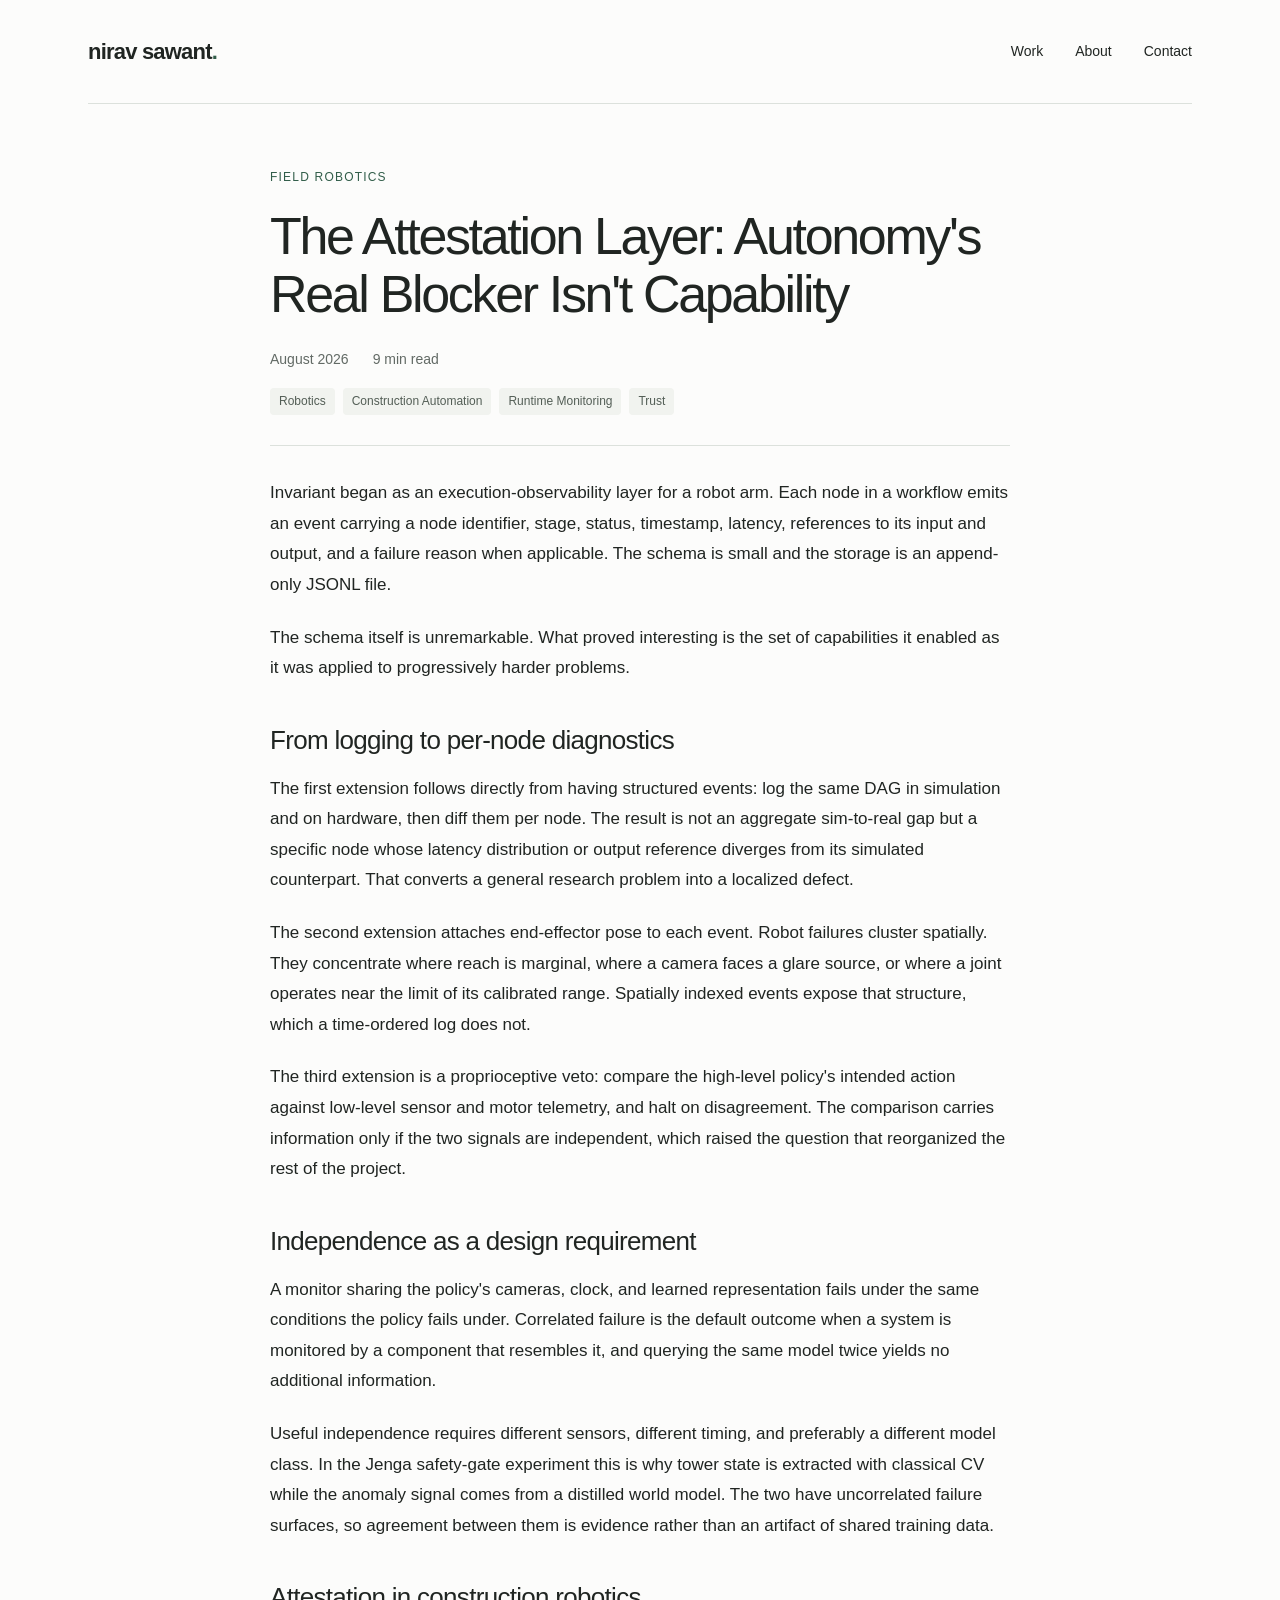
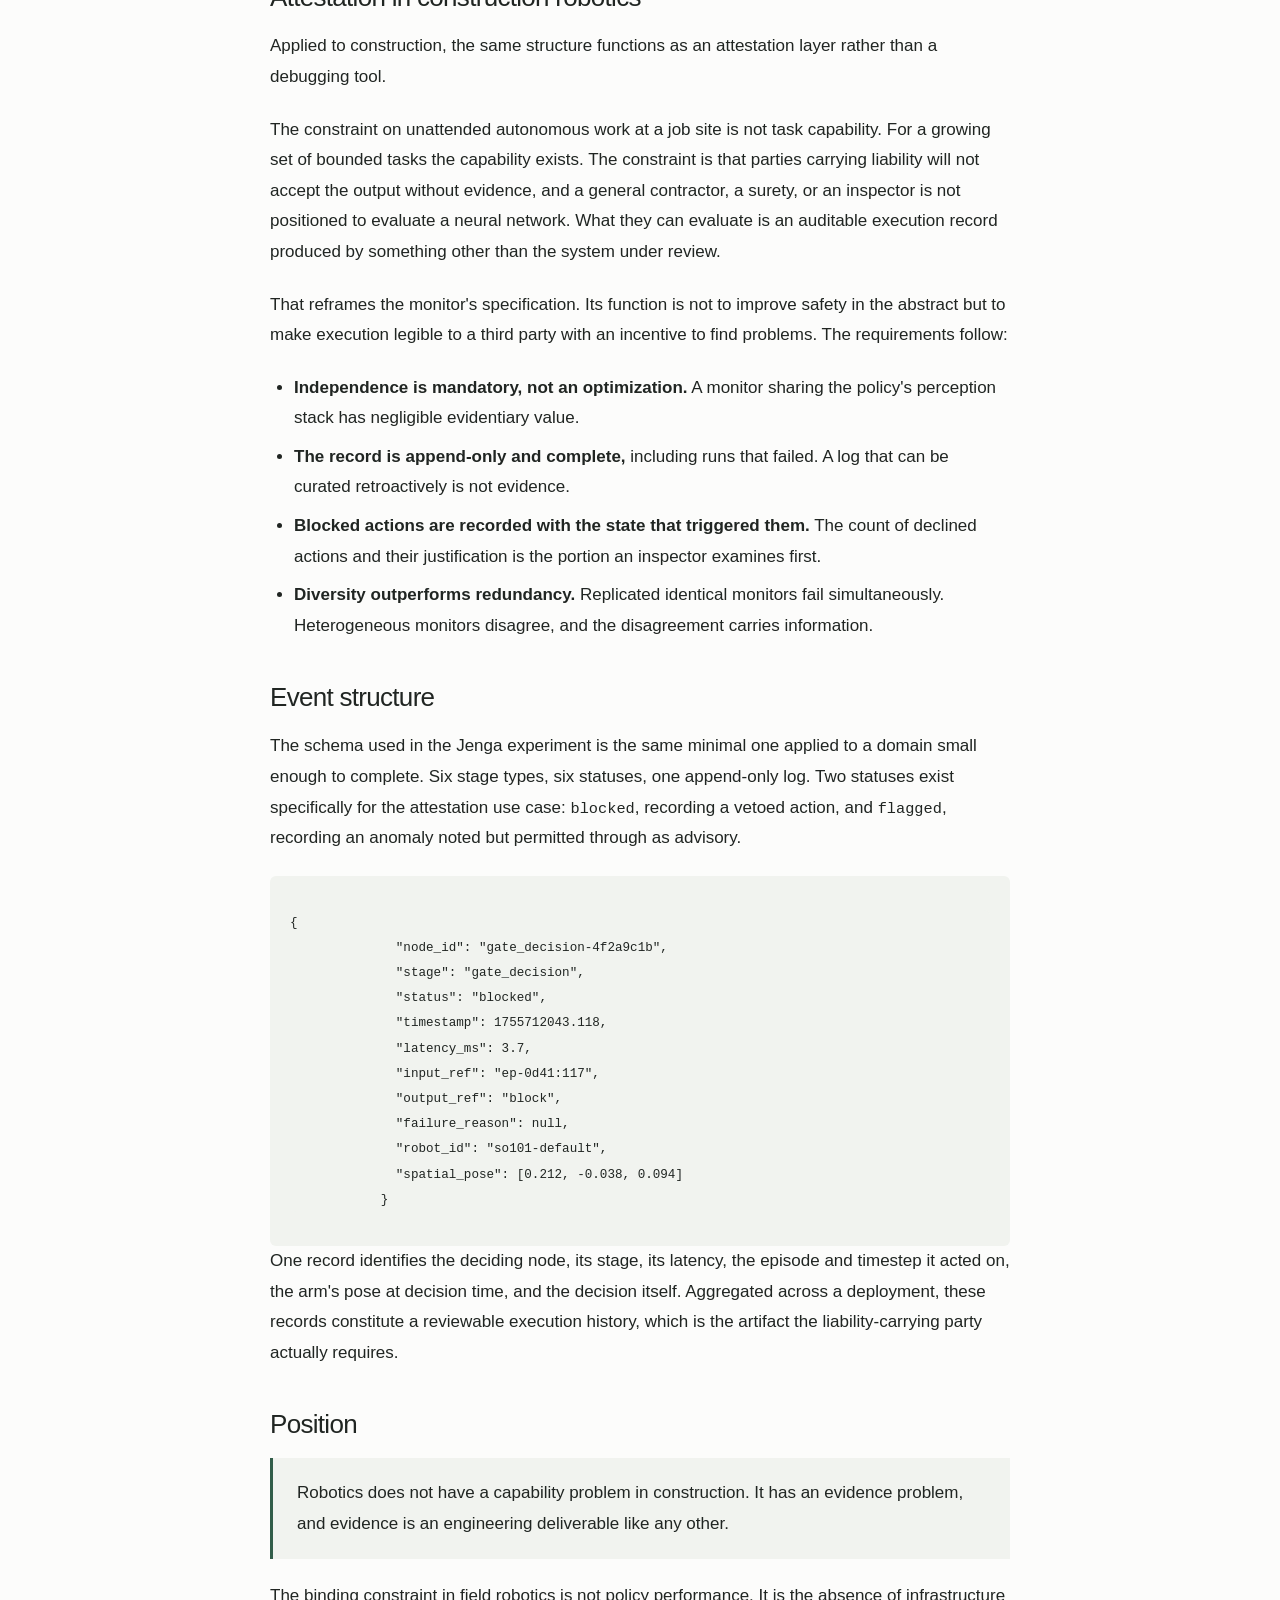
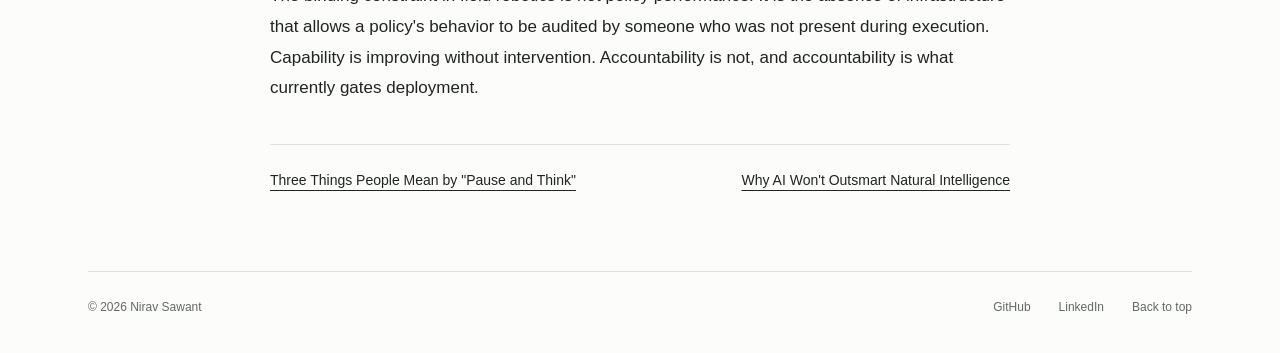
==== commit 070bcd31: "Redesign portfolio with minimal layout and focused project cards" ====
--- a/article-attestation-layer.html
+++ b/article-attestation-layer.html
@@ -1,315 +1,32 @@
-<!DOCTYPE html>
+<!doctype html>
 <html lang="en">
-
 <head>
-    <meta charset="UTF-8">
-    <meta name="viewport" content="width=device-width, initial-scale=1.0">
-    <title>The Attestation Layer: Autonomy's Real Blocker Isn't Capability | Nirav Sawant</title>
-    <link rel="icon" type="image/jpeg" href="favicon.jpg">
-    <link
-        href="https://fonts.googleapis.com/css2?family=Geist:wght@300;400;500;600&family=JetBrains+Mono:wght@400;500&display=swap"
-        rel="stylesheet">
-    <link rel="stylesheet" href="https://cdnjs.cloudflare.com/ajax/libs/font-awesome/6.0.0-beta3/css/all.min.css">
-    <style>
-        :root {
-            /* Dark Mode (default) */
-            --bg: #050505;
-            --text: #e0e0e0;
-            --accent: #3b82f6;
-            --accent-rgb: 59, 130, 246;
-            --accent-glow: rgba(59, 130, 246, 0.5);
-            --secondary: #1f2937;
-            --muted: #9ca3af;
-            --card-bg: rgba(20, 20, 20, 0.6);
-            --card-border: rgba(255, 255, 255, 0.1);
-            --hover-bg: rgba(255, 255, 255, 0.05);
-            --grid-color: rgba(255, 255, 255, 0.02);
-        }
-
-        /* Light Mode - Warm, Easy on Eyes */
-        body.light-mode {
-            --bg: #fff7f5;
-            --text: #2a1036;
-            --accent: #5b2a86;
-            --accent-rgb: 91, 42, 134;
-            --accent-glow: rgba(91, 42, 134, 0.22);
-            --secondary: #3b2354;
-            --muted: #6b4f74;
-            --card-bg: rgba(255, 255, 255, 0.72);
-            --card-border: rgba(42, 16, 54, 0.12);
-            --hover-bg: rgba(91, 42, 134, 0.06);
-            --grid-color: rgba(42, 16, 54, 0.05);
-        }
-
-        /* Floating Theme Button */
-        .theme-btn {
-            position: fixed;
-            bottom: 2rem;
-            right: 2rem;
-            width: 50px;
-            height: 50px;
-            border-radius: 50%;
-            border: 1px solid var(--card-border);
-            background: var(--card-bg);
-            backdrop-filter: blur(12px);
-            -webkit-backdrop-filter: blur(12px);
-            display: flex;
-            align-items: center;
-            justify-content: center;
-            cursor: pointer;
-            z-index: 9999;
-            box-shadow: 0 4px 20px rgba(0, 0, 0, 0.15);
-            transition: all 0.3s cubic-bezier(0.175, 0.885, 0.32, 1.275);
-        }
-
-        .theme-btn:hover {
-            transform: scale(1.1);
-            border-color: var(--accent);
-            box-shadow: 0 0 20px var(--accent-glow);
-        }
-
-        .theme-btn svg {
-            width: 24px;
-            height: 24px;
-            stroke: var(--text);
-            stroke-width: 2;
-            fill: none;
-            stroke-linecap: round;
-            stroke-linejoin: round;
-            transition: transform 0.5s ease;
-        }
-
-        * {
-            margin: 0;
-            padding: 0;
-            box-sizing: border-box;
-        }
-
-        body {
-            background-color: var(--bg);
-            color: var(--text);
-            font-family: 'Geist', -apple-system, BlinkMacSystemFont, sans-serif;
-            font-weight: 300;
-            line-height: 1.8;
-            min-height: 100vh;
-            transition: background-color 0.3s ease, color 0.3s ease;
-        }
-
-        /* Rest of CSS same as before, ensuring contrast */
-        .article-container {
-            max-width: 800px;
-            margin: 0 auto;
-            padding: 4rem 2rem;
-        }
-
-        .back-link {
-            display: inline-flex;
-            align-items: center;
-            gap: 0.5rem;
-            color: var(--accent);
-            text-decoration: none;
-            font-size: 0.9rem;
-            margin-bottom: 2rem;
-            font-weight: 500;
-        }
-
-        .article-header h1 {
-            font-size: 2.5rem;
-            font-weight: 600;
-            line-height: 1.3;
-            margin-bottom: 1rem;
-            color: var(--text);
-        }
-
-        .article-meta {
-            display: flex;
-            gap: 2rem;
-            color: var(--muted);
-            font-size: 0.9rem;
-            margin-bottom: 2rem;
-        }
-
-        .tags {
-            display: flex;
-            gap: 0.5rem;
-            margin-top: 1rem;
-            flex-wrap: wrap;
-        }
-
-        .tag {
-            background: rgba(var(--accent-rgb), 0.1);
-            color: var(--accent);
-            padding: 0.25rem 0.75rem;
-            border-radius: 20px;
-            font-size: 0.8rem;
-            border: 1px solid rgba(var(--accent-rgb), 0.2);
-        }
-
-        .article-content h2 {
-            font-size: 1.5rem;
-            font-weight: 600;
-            margin: 2.5rem 0 1rem;
-            color: var(--text);
-        }
-
-        .article-content p {
-            margin-bottom: 1.5rem;
-            color: var(--text);
-            opacity: 0.95;
-            font-size: 1.05rem;
-        }
-
-        .article-content ul {
-            padding-left: 1.5rem;
-            margin-bottom: 1.5rem;
-            color: var(--text);
-        }
-
-        .article-content li {
-            margin-bottom: 0.5rem;
-        }
-
-        .flowchart {
-            background: var(--card-bg);
-            border: 1px solid var(--card-border);
-            border-radius: 16px;
-            padding: 2rem;
-            margin: 2rem 0;
-            overflow-x: auto;
-        }
-
-        .flow-diagram {
-            display: flex;
-            flex-direction: column;
-            align-items: center;
-            gap: 1rem;
-        }
-
-        .flow-row {
-            display: flex;
-            gap: 1rem;
-            flex-wrap: wrap;
-            justify-content: center;
-        }
-
-        .flow-box {
-            background: rgba(var(--accent-rgb), 0.1);
-            border: 1px solid var(--accent);
-            padding: 0.75rem 1.25rem;
-            border-radius: 8px;
-            color: var(--text);
-            min-width: 120px;
-            text-align: center;
-        }
-
-        .flow-box.primary {
-            background: var(--accent);
-            color: #fff;
-        }
-
-        .code-block {
-            background: #1e1e1e;
-            /* Consistent dark code block even in light mode for readability */
-            color: #d4d4d4;
-            border-radius: 8px;
-            padding: 1.5rem;
-            margin: 2rem 0;
-            font-family: 'JetBrains Mono', monospace;
-            overflow-x: auto;
-            border: 1px solid rgba(255, 255, 255, 0.1);
-        }
-
-        footer {
-            text-align: center;
-            padding: 3rem 1rem;
-            color: var(--muted);
-            font-size: 0.85rem;
-            border-top: 1px solid var(--card-border);
-            margin-top: 4rem;
-        }
-
-        @media (max-width: 768px) {
-            .article-container {
-                padding: 2rem 1.5rem;
-            }
-
-            .article-header h1 {
-                font-size: 1.8rem;
-            }
-        }
-
-        /* Additions for research articles: tables, pull-notes, inline code */
-        .article-content .table-wrap {
-            overflow-x: auto;
-            margin: 2rem 0;
-        }
-
-        .article-content table {
-            width: 100%;
-            border-collapse: collapse;
-            font-size: 0.95rem;
-        }
-
-        .article-content th,
-        .article-content td {
-            border: 1px solid var(--card-border);
-            padding: 0.65rem 0.85rem;
-            text-align: left;
-            vertical-align: top;
-        }
-
-        .article-content th {
-            background: rgba(var(--accent-rgb), 0.08);
-            font-weight: 600;
-            color: var(--text);
-        }
-
-        .article-content .lede-note {
-            background: var(--card-bg);
-            border: 1px solid var(--card-border);
-            border-left: 3px solid var(--accent);
-            border-radius: 8px;
-            padding: 1.25rem 1.5rem;
-            margin-bottom: 2rem;
-            font-size: 0.98rem;
-            color: var(--text);
-        }
-
-        .article-content p code,
-        .article-content li code {
-            font-family: 'JetBrains Mono', monospace;
-            font-size: 0.9em;
-            background: rgba(var(--accent-rgb), 0.1);
-            padding: 0.1rem 0.4rem;
-            border-radius: 4px;
-        }
-    </style>
-    <link rel="stylesheet" href="modern.css">
-    <link rel="stylesheet" href="article.css">
+<meta charset="utf-8">
+<meta name="viewport" content="width=device-width, initial-scale=1">
+<link rel="icon" href="favicon.jpg">
+<link rel="stylesheet" href="portfolio.css">
+<link rel="stylesheet" href="article.css">
+<title>The Attestation Layer: Autonomy's Real Blocker Isn't Capability | Nirav Sawant</title>
 </head>
-
-<body>
-    <header class="site-header">
-        <div class="header-content">
-            <a class="logo-container" href="index.html">
-                <img src="favicon.jpg" alt="" class="logo-icon">
-                <h2 class="logo-text">nirav sawant</h2>
-            </a>
-            <nav>
-                <a href="index.html#projects">projects</a>
-                <a href="index.html#tech-blog">my thoughts</a>
-                <a href="index.html#contact">reach out!</a>
-            </nav>
-        </div>
-    </header>
-
-    <article class="article-container">
+<body id="top">
+<a class="skip-link" href="#main">Skip to content</a>
+<header class="site-header wrap">
+<a class="wordmark" href="index.html" aria-label="Nirav Sawant home">nirav sawant<span class="brand-dot">.</span>
+</a>
+<nav aria-label="Main navigation">
+<a href="index.html#projects">Work</a>
+<a href="index.html#about">About</a>
+<a href="index.html#contact">Contact</a>
+</nav>
+</header>
+<main id="main">
+<article class="article-container">
         <header class="article-header">
             <div class="article-kicker">Field robotics</div>
             <h1>The Attestation Layer: Autonomy's Real Blocker Isn't Capability</h1>
             <div class="article-meta">
-                <span><i class="far fa-calendar"></i> August 2026</span>
-                <span><i class="far fa-clock"></i> 9 min read</span>
+                <span> August 2026</span>
+                <span> 9 min read</span>
             </div>
             <div class="tags">
                 <span class="tag">Robotics</span>
@@ -368,13 +85,17 @@
                 execution legible to a third party with an incentive to find problems. The requirements follow:</p>
 
             <ul>
-                <li><strong>Independence is mandatory, not an optimization.</strong> A monitor sharing the policy's perception
+                <li>
+<strong>Independence is mandatory, not an optimization.</strong> A monitor sharing the policy's perception
                     stack has negligible evidentiary value.</li>
-                <li><strong>The record is append-only and complete,</strong> including runs that failed. A log that can be
+                <li>
+<strong>The record is append-only and complete,</strong> including runs that failed. A log that can be
                     curated retroactively is not evidence.</li>
-                <li><strong>Blocked actions are recorded with the state that triggered them.</strong> The count of declined
+                <li>
+<strong>Blocked actions are recorded with the state that triggered them.</strong> The count of declined
                     actions and their justification is the portion an inspector examines first.</li>
-                <li><strong>Diversity outperforms redundancy.</strong> Replicated identical monitors fail simultaneously.
+                <li>
+<strong>Diversity outperforms redundancy.</strong> Replicated identical monitors fail simultaneously.
                     Heterogeneous monitors disagree, and the disagreement carries information.</li>
             </ul>
 
@@ -386,7 +107,8 @@
                 permitted through as advisory.</p>
 
             <div class="code-block">
-                <pre><code>{
+                <pre>
+<code>{
               "node_id": "gate_decision-4f2a9c1b",
               "stage": "gate_decision",
               "status": "blocked",
@@ -397,7 +119,8 @@
               "failure_reason": null,
               "robot_id": "so101-default",
               "spatial_pose": [0.212, -0.038, 0.094]
-            }</code></pre>
+            }</code>
+</pre>
             </div>
 
             <p>One record identifies the deciding node, its stage, its latency, the episode and timestep it acted on, the arm's
@@ -414,47 +137,16 @@
         </div>
 
         <nav class="article-nav">
-            <a class="prev" href="article-pause-and-think.html">&larr; Three Things People Mean by "Pause and Think"</a>
-            <a href="article-natural-intelligence.html">Why AI Won't Outsmart Natural Intelligence &rarr;</a>
+            <a class="prev" href="article-pause-and-think.html">Three Things People Mean by "Pause and Think"</a>
+            <a href="article-natural-intelligence.html">Why AI Won't Outsmart Natural Intelligence</a>
         </nav>
     </article>
-
-    <!-- Theme Toggle Button -->
-    <button class="theme-btn" onclick="toggleTheme()" aria-label="Toggle dark/light mode">
-        <svg viewBox="0 0 24 24">
-            <circle cx="12" cy="12" r="5" />
-            <line x1="12" y1="1" x2="12" y2="3" />
-            <line x1="12" y1="21" x2="12" y2="23" />
-            <line x1="4.22" y1="4.22" x2="5.64" y2="5.64" />
-            <line x1="18.36" y1="18.36" x2="19.78" y2="19.78" />
-            <line x1="1" y1="12" x2="3" y2="12" />
-            <line x1="21" y1="12" x2="23" y2="12" />
-            <line x1="4.22" y1="19.78" x2="5.64" y2="18.36" />
-            <line x1="18.36" y1="5.64" x2="19.78" y2="4.22" />
-        </svg>
-    </button>
-
-    <footer>
-        <p>© 2025 Nirav Sawant. Written with curiosity and caffeine.</p>
-    </footer>
-
-    <script>
-        function toggleTheme() {
-            const body = document.body;
-            body.classList.toggle('light-mode');
-            const isLight = body.classList.contains('light-mode');
-            localStorage.setItem('theme', isLight ? 'light' : 'dark');
-        }
-
-        // Initialize
-        if (localStorage.getItem('theme') === 'light' ||
-            (!localStorage.getItem('theme') && false)) { // default dark
-            document.body.classList.add('light-mode');
-        }
-    </script>
-    <script src="motion.js"></script>
-    <script src="navbar-scroll.js"></script>
-    <script src="weather.js"></script>
+</main>
+<footer class="site-footer wrap">
+<span>© 2026 Nirav Sawant</span>
+<a href="https://github.com/NiravTech22">GitHub</a>
+<a href="https://www.linkedin.com/in/nirav-sawant-11b739300/">LinkedIn</a>
+<a href="#top">Back to top</a>
+</footer>
 </body>
-
-</html>+</html>
--- a/portfolio.css
+++ b/portfolio.css
@@ -0,0 +1,430 @@
+:root{
+  color-scheme:light;
+  --bg:#fcfcfb;
+  --text:#202522;
+  --muted:#626a65;
+  --accent:#315d49;
+  --line:#dce1dc;
+  --surface:#f1f3ef;
+  --accent-rgb:49,93,73;
+  --card-border:var(--line);
+  --card-bg:var(--surface)}
+  *{
+    box-sizing:border-box}
+    html{
+      scroll-behavior:smooth;
+      scroll-padding-top:24px}
+      body{
+        margin:0;
+        background:var(--bg);
+        color:var(--text);
+        font-family:Inter,Arial,Helvetica,sans-serif;
+        font-size:16px;
+        line-height:1.6;
+        -webkit-font-smoothing:antialiased}
+        a{
+          color:inherit;
+          text-decoration-thickness:1px;
+          text-underline-offset:5px}
+          a:hover{
+            color:var(--accent)}
+            a:focus-visible,summary:focus-visible{
+              outline:2px solid var(--accent);
+              outline-offset:6px;
+              border-radius:2px}
+              img{
+                max-width:100%;
+                display:block}
+                h1,h2,h3,h4,p{
+                  margin:0}
+                  h1,h2,h3,h4{
+                    font-weight:500;
+                    line-height:1.15}
+                    ::selection{
+                      background:#dce9dc}
+                      .wrap{
+                        width:min(1104px,calc(100% - 96px));
+                        margin-inline:auto}
+                        .site-header{
+                          display:flex;
+                          align-items:center;
+                          justify-content:space-between;
+                          min-height:104px;
+                          border-bottom:1px solid var(--line);
+                          gap:24px}
+                          .wordmark{
+                            font-size:22px;
+                            font-weight:600;
+                            letter-spacing:-.8px;
+                            text-decoration:none}
+                            .brand-dot{
+                              color:var(--accent)}
+                              .site-header nav{
+                                display:flex;
+                                gap:32px;
+                                font-size:14px}
+                                .site-header nav a{
+                                  text-decoration:none}
+                                  .skip-link{
+                                    position:absolute;
+                                    left:20px;
+                                    top:-90px;
+                                    padding:12px 20px;
+                                    background:var(--text);
+                                    color:white;
+                                    z-index:10}
+                                    .skip-link:focus{
+                                      top:12px}
+                                      .hero{
+                                        padding:88px 0 0}
+                                        .eyebrow{
+                                          font-size:12px;
+                                          font-family:ui-monospace,SFMono-Regular,Consolas,monospace;
+                                          letter-spacing:.12em;
+                                          text-transform:uppercase;
+                                          color:var(--accent);
+                                          margin-bottom:24px}
+                                          .hero h1{
+                                            font-size:clamp(48px,6.6vw,84px);
+                                            letter-spacing:-.065em;
+                                            line-height:1.04}
+                                            .hero h1 span{
+                                              color:var(--accent)}
+                                              .hero-bottom{
+                                                display:flex;
+                                                justify-content:space-between;
+                                                align-items:flex-end;
+                                                gap:48px;
+                                                margin-top:32px}
+                                                .hero-bottom>p{
+                                                  max-width:540px;
+                                                  font-size:18px;
+                                                  line-height:1.65;
+                                                  color:var(--muted)}
+                                                  .hero-links{
+                                                    display:flex;
+                                                    gap:24px;
+                                                    align-items:center;
+                                                    flex-shrink:0;
+                                                    font-size:14px;
+                                                    padding-bottom:4px}
+                                                    .button{
+                                                      display:inline-flex;
+                                                      padding:13px 20px;
+                                                      border-radius:5px;
+                                                      background:var(--text);
+                                                      color:#fff;
+                                                      text-decoration:none}
+                                                      .button:hover{
+                                                        background:var(--accent);
+                                                        color:#fff}
+                                                        .text-link{
+                                                          white-space:nowrap}
+                                                          .hero-footnote{
+                                                            display:flex;
+                                                            justify-content:space-between;
+                                                            gap:16px;
+                                                            margin-top:56px;
+                                                            padding:20px 0;
+                                                            border-top:1px solid var(--line);
+                                                            color:var(--muted);
+                                                            font-family:ui-monospace,SFMono-Regular,Consolas,monospace;
+                                                            font-size:12px}
+                                                            .section{
+                                                              padding:68px 0;
+                                                              border-bottom:1px solid var(--line)}
+                                                              .section-heading{
+                                                                display:flex;
+                                                                justify-content:space-between;
+                                                                align-items:baseline;
+                                                                gap:24px;
+                                                                margin-bottom:28px}
+                                                                .section-heading h2{
+                                                                  font-size:28px;
+                                                                  letter-spacing:-.9px}
+                                                                  .section-heading>p{
+                                                                    font-size:14px;
+                                                                    color:var(--muted)}
+                                                                    .project-grid{
+                                                                      display:grid;
+                                                                      grid-template-columns:repeat(2,minmax(0,1fr));
+                                                                      gap:24px}
+                                                                      .project-card{
+                                                                        border:1px solid var(--line);
+                                                                        border-radius:10px;
+                                                                        overflow:hidden;
+                                                                        background:#fff;
+                                                                        display:flex;
+                                                                        flex-direction:column;
+                                                                        transition:border-color .2s}
+                                                                        .project-card:hover{
+                                                                          border-color:#869c8c}
+                                                                          .project-image{
+                                                                            height:278px;
+                                                                            background:#edf0ed;
+                                                                            display:flex;
+                                                                            align-items:center;
+                                                                            justify-content:center;
+                                                                            border-bottom:1px solid var(--line);
+                                                                            overflow:hidden}
+                                                                            .project-image img{
+                                                                              width:100%;
+                                                                              height:100%;
+                                                                              object-fit:contain}
+                                                                              .jenga{
+                                                                                background:#f2f3f1}
+                                                                                .jenga img{
+                                                                                  padding:12px}
+                                                                                  .cuphead{
+                                                                                    background:#18251f}
+                                                                                    .cuphead img{
+                                                                                      object-fit:cover}
+                                                                                      .project-body{
+                                                                                        padding:26px;
+                                                                                        flex:1;
+                                                                                        display:flex;
+                                                                                        flex-direction:column}
+                                                                                        .project-meta{
+                                                                                          display:flex;
+                                                                                          gap:12px;
+                                                                                          justify-content:space-between;
+                                                                                          align-items:baseline;
+                                                                                          color:var(--muted);
+                                                                                          font-size:12px;
+                                                                                          margin-bottom:20px}
+                                                                                          .status{
+                                                                                            white-space:nowrap;
+                                                                                            color:var(--accent)}
+                                                                                            .project-card h3{
+                                                                                              font-size:27px;
+                                                                                              letter-spacing:-1px;
+                                                                                              margin-bottom:14px}
+                                                                                              .project-body>p{
+                                                                                                color:var(--muted);
+                                                                                                font-size:16px;
+                                                                                                line-height:1.65}
+                                                                                                .project-detail{
+                                                                                                  margin:24px 0 20px;
+                                                                                                  padding-left:14px;
+                                                                                                  border-left:2px solid #bacbbd}
+                                                                                                  .project-detail>span{
+                                                                                                    font-size:12px;
+                                                                                                    text-transform:uppercase;
+                                                                                                    letter-spacing:.08em;
+                                                                                                    color:var(--accent)}
+                                                                                                    .project-detail p{
+                                                                                                      font-size:14px;
+                                                                                                      margin-top:5px;
+                                                                                                      line-height:1.55}
+                                                                                                      .tags{
+                                                                                                        display:flex;
+                                                                                                        flex-wrap:wrap;
+                                                                                                        gap:8px;
+                                                                                                        list-style:none;
+                                                                                                        padding:0;
+                                                                                                        margin:0 0 24px}
+                                                                                                        .tags li,.tags .tag{
+                                                                                                          font-size:12px;
+                                                                                                          color:#535e56;
+                                                                                                          background:var(--surface);
+                                                                                                          padding:4px 9px;
+                                                                                                          border-radius:4px}
+                                                                                                          .project-links{
+                                                                                                            display:flex;
+                                                                                                            justify-content:space-between;
+                                                                                                            gap:16px;
+                                                                                                            padding-top:20px;
+                                                                                                            border-top:1px solid var(--line);
+                                                                                                            font-size:14px;
+                                                                                                            margin-top:auto}
+                                                                                                            .about-grid{
+                                                                                                              display:grid;
+                                                                                                              grid-template-columns:1fr 1.3fr;
+                                                                                                              gap:80px}
+                                                                                                              .about-grid h2{
+                                                                                                                font-size:40px;
+                                                                                                                letter-spacing:-1.5px}
+                                                                                                                .about-copy>p{
+                                                                                                                  color:var(--muted);
+                                                                                                                  margin-bottom:18px}
+                                                                                                                  .skills{
+                                                                                                                    margin:28px 0 0}
+                                                                                                                    .skills>div+div{
+                                                                                                                      margin-top:16px}
+                                                                                                                      .skills dt{
+                                                                                                                        font-size:14px;
+                                                                                                                        font-weight:600}
+                                                                                                                        .skills dd{
+                                                                                                                          margin:3px 0 0;
+                                                                                                                          color:var(--muted);
+                                                                                                                          font-size:14px}
+                                                                                                                          .experience-row{
+                                                                                                                            display:grid;
+                                                                                                                            grid-template-columns:1fr 1.3fr;
+                                                                                                                            gap:80px;
+                                                                                                                            padding:26px 0;
+                                                                                                                            border-top:1px solid var(--line)}
+                                                                                                                            .experience-row:last-child{
+                                                                                                                              padding-bottom:0}
+                                                                                                                              .experience-row h3{
+                                                                                                                                font-size:20px;
+                                                                                                                                margin-bottom:6px}
+                                                                                                                                .experience-row span{
+                                                                                                                                  font-size:14px;
+                                                                                                                                  color:var(--muted)}
+                                                                                                                                  .experience-row h4{
+                                                                                                                                    font-size:16px;
+                                                                                                                                    margin-bottom:10px}
+                                                                                                                                    .experience-row p{
+                                                                                                                                      color:var(--muted);
+                                                                                                                                      font-size:16px;
+                                                                                                                                      max-width:570px}
+                                                                                                                                      .writing-list{
+                                                                                                                                        list-style:none;
+                                                                                                                                        padding:0;
+                                                                                                                                        margin:0}
+                                                                                                                                        .writing-list li{
+                                                                                                                                          padding:20px 0;
+                                                                                                                                          border-top:1px solid var(--line);
+                                                                                                                                          display:flex;
+                                                                                                                                          justify-content:space-between;
+                                                                                                                                          gap:24px;
+                                                                                                                                          align-items:baseline}
+                                                                                                                                          .writing-list a{
+                                                                                                                                            text-decoration:none;
+                                                                                                                                            font-size:17px}
+                                                                                                                                            .writing-list a:hover{
+                                                                                                                                              text-decoration:underline}
+                                                                                                                                              .writing-list span{
+                                                                                                                                                white-space:nowrap;
+                                                                                                                                                font-size:13px;
+                                                                                                                                                color:var(--muted)}
+                                                                                                                                                details{
+                                                                                                                                                  margin-top:18px}
+                                                                                                                                                  summary{
+                                                                                                                                                    cursor:pointer;
+                                                                                                                                                    color:var(--muted);
+                                                                                                                                                    font-size:14px;
+                                                                                                                                                    width:fit-content;
+                                                                                                                                                    padding:4px 0}
+                                                                                                                                                    details[open] summary{
+                                                                                                                                                      margin-bottom:16px}
+                                                                                                                                                      .contact-section{
+                                                                                                                                                        padding:80px 0 72px}
+                                                                                                                                                        .contact-section h2{
+                                                                                                                                                          font-size:clamp(38px,5vw,60px);
+                                                                                                                                                          letter-spacing:-.05em;
+                                                                                                                                                          margin-bottom:24px}
+                                                                                                                                                          .contact-section>p:not(.eyebrow){
+                                                                                                                                                            color:var(--muted);
+                                                                                                                                                            margin-bottom:28px}
+                                                                                                                                                            .contact-email{
+                                                                                                                                                              font-size:clamp(17px,2.6vw,28px);
+                                                                                                                                                              letter-spacing:-.03em;
+                                                                                                                                                              color:var(--accent)}
+                                                                                                                                                              .contact-links{
+                                                                                                                                                                display:flex;
+                                                                                                                                                                gap:24px;
+                                                                                                                                                                margin-top:24px;
+                                                                                                                                                                font-size:14px}
+                                                                                                                                                                .site-footer{
+                                                                                                                                                                  display:flex;
+                                                                                                                                                                  gap:28px;
+                                                                                                                                                                  padding:26px 0 36px;
+                                                                                                                                                                  border-top:1px solid var(--line);
+                                                                                                                                                                  font-size:12px;
+                                                                                                                                                                  color:var(--muted)}
+                                                                                                                                                                  .site-footer>span{
+                                                                                                                                                                    margin-right:auto}
+                                                                                                                                                                    .site-footer a{
+                                                                                                                                                                      text-decoration:none}
+                                                                                                                                                                      @media(min-width:1400px){
+                                                                                                                                                                        .hero{
+                                                                                                                                                                          padding-top:100px}
+                                                                                                                                                                        }
+                                                                                                                                                                        @media(max-width:980px){
+                                                                                                                                                                          .hero-bottom{
+                                                                                                                                                                            align-items:flex-start;
+                                                                                                                                                                            flex-direction:column;
+                                                                                                                                                                            gap:24px}
+                                                                                                                                                                            .hero-bottom>p{
+                                                                                                                                                                              max-width:650px}
+                                                                                                                                                                              .project-meta{
+                                                                                                                                                                                flex-wrap:wrap;
+                                                                                                                                                                                gap:4px}
+                                                                                                                                                                                .project-image{
+                                                                                                                                                                                  height:240px}
+                                                                                                                                                                                  .about-grid,.experience-row{
+                                                                                                                                                                                    gap:40px}
+                                                                                                                                                                                    .project-body{
+                                                                                                                                                                                      padding:22px}
+                                                                                                                                                                                    }
+                                                                                                                                                                                    @media(max-width:640px){
+                                                                                                                                                                                      .wrap{
+                                                                                                                                                                                        width:calc(100% - 40px)}
+                                                                                                                                                                                        .site-header{
+                                                                                                                                                                                          min-height:82px;
+                                                                                                                                                                                          gap:16px}
+                                                                                                                                                                                          .wordmark{
+                                                                                                                                                                                            font-size:19px}
+                                                                                                                                                                                            .site-header nav{
+                                                                                                                                                                                              gap:18px;
+                                                                                                                                                                                              font-size:14px}
+                                                                                                                                                                                              .hero{
+                                                                                                                                                                                                padding-top:56px}
+                                                                                                                                                                                                .hero h1{
+                                                                                                                                                                                                  font-size:clamp(42px,10.5vw,64px)}
+                                                                                                                                                                                                  .hero-bottom>p{
+                                                                                                                                                                                                    font-size:16px}
+                                                                                                                                                                                                    .hero-footnote{
+                                                                                                                                                                                                      flex-direction:column;
+                                                                                                                                                                                                      gap:6px;
+                                                                                                                                                                                                      margin-top:40px}
+                                                                                                                                                                                                      .section{
+                                                                                                                                                                                                        padding:44px 0}
+                                                                                                                                                                                                        .section-heading{
+                                                                                                                                                                                                          align-items:flex-start;
+                                                                                                                                                                                                          flex-direction:column;
+                                                                                                                                                                                                          gap:10px}
+                                                                                                                                                                                                          .section-heading h2{
+                                                                                                                                                                                                            font-size:26px}
+                                                                                                                                                                                                            .project-grid{
+                                                                                                                                                                                                              grid-template-columns:1fr;
+                                                                                                                                                                                                              gap:24px}
+                                                                                                                                                                                                              .project-image{
+                                                                                                                                                                                                                height:260px}
+                                                                                                                                                                                                                .project-meta{
+                                                                                                                                                                                                                  flex-wrap:nowrap;
+                                                                                                                                                                                                                  font-size:11px}
+                                                                                                                                                                                                                  .project-card h3{
+                                                                                                                                                                                                                    font-size:26px}
+                                                                                                                                                                                                                    .about-grid,.experience-row{
+                                                                                                                                                                                                                      grid-template-columns:1fr;
+                                                                                                                                                                                                                      gap:24px}
+                                                                                                                                                                                                                      .about-grid h2{
+                                                                                                                                                                                                                        font-size:34px}
+                                                                                                                                                                                                                        .about-grid .eyebrow{
+                                                                                                                                                                                                                          margin-bottom:16px}
+                                                                                                                                                                                                                          .experience-row{
+                                                                                                                                                                                                                            gap:18px}
+                                                                                                                                                                                                                            .writing-list li{
+                                                                                                                                                                                                                              flex-direction:column;
+                                                                                                                                                                                                                              gap:6px}
+                                                                                                                                                                                                                              .writing-list a{
+                                                                                                                                                                                                                                font-size:16px}
+                                                                                                                                                                                                                                .contact-section{
+                                                                                                                                                                                                                                  padding:52px 0}
+                                                                                                                                                                                                                                  .site-footer{
+                                                                                                                                                                                                                                    gap:16px;
+                                                                                                                                                                                                                                    flex-wrap:wrap}
+                                                                                                                                                                                                                                    .site-footer>span{
+                                                                                                                                                                                                                                      width:100%}
+                                                                                                                                                                                                                                      .hero-links{
+                                                                                                                                                                                                                                        gap:24px}
+                                                                                                                                                                                                                                      }
+                                                                                                                                                                                                                                      @media(prefers-reduced-motion:reduce){
+                                                                                                                                                                                                                                        html{
+                                                                                                                                                                                                                                          scroll-behavior:auto}
+                                                                                                                                                                                                                                          *{
+                                                                                                                                                                                                                                            transition:none!important}
+                                                                                                                                                                                                                                          }
--- a/article.css
+++ b/article.css
@@ -1,267 +1,127 @@
-/* ---------------------------------------------------------------------------
-   article.css — the site's chrome, applied to the writing.
-
-   The articles used to be bare centred columns on a flat background while the
-   home page had a floating nav, a grid field and accent wash. Same palette,
-   different world. This gives them the same room: identical tokens, the same
-   background treatment, the same header, so moving between them reads as one
-   site rather than two.
---------------------------------------------------------------------------- */
-
-/* --- Background --------------------------------------------------------- */
-
-body {
-  position: relative;
-  z-index: 0;
-}
-
-body::before {
-  content: '';
-  position: fixed;
-  inset: 0;
-  pointer-events: none;
-  z-index: -2;
-  background-size: 100% 100%, 100% 100%, 40px 40px, 40px 40px;
-  background-position: 0 0, 0 0, -1px -1px, -1px -1px;
-  background-image:
-    radial-gradient(ellipse 80% 50% at 15% 85%, rgba(var(--accent-rgb), 0.14), transparent),
-    radial-gradient(ellipse 60% 40% at 85% 12%, rgba(var(--accent-rgb), 0.10), transparent),
-    linear-gradient(var(--grid-color) 1px, transparent 1px),
-    linear-gradient(90deg, var(--grid-color) 1px, transparent 1px);
-}
-
-/* --- Floating header ---------------------------------------------------- */
-
-.site-header {
-  position: fixed;
-  top: 1.5rem;
-  left: 50%;
-  transform: translateX(-50%);
-  width: 90%;
-  max-width: 900px;
-  z-index: 500;
-  border-radius: 999px;
-  border: 1px solid var(--card-border);
-  background: var(--card-bg);
-  backdrop-filter: blur(20px) saturate(1.6);
-  -webkit-backdrop-filter: blur(20px) saturate(1.6);
-  box-shadow: var(--shadow-sm);
-  transition: top var(--dur-base) var(--ease-out-expo),
-              width var(--dur-base) var(--ease-out-expo),
-              max-width var(--dur-base) var(--ease-out-expo),
-              border-radius var(--dur-base) var(--ease-out-expo),
-              box-shadow var(--dur-base) var(--ease-out-expo);
-}
-
-.site-header.header-compact {
-  top: 0;
-  width: 100%;
-  max-width: 100%;
-  border-radius: 0;
-  border-color: transparent;
-  border-bottom: 1px solid var(--card-border);
-  box-shadow: var(--shadow-md);
-}
-
-.site-header .header-content {
-  display: flex;
-  align-items: center;
-  justify-content: space-between;
-  gap: 1rem;
-  padding: 0.7rem 1.4rem;
-}
-
-.site-header .logo-container {
-  display: flex;
-  align-items: center;
-  gap: 0.6rem;
-  text-decoration: none;
-  color: var(--text);
-}
-
-.site-header .logo-icon {
-  width: 30px;
-  height: 30px;
-  border-radius: 50%;
-  object-fit: cover;
-}
-
-.site-header .logo-text {
-  font-size: 0.92rem;
-  font-weight: 500;
-  letter-spacing: -0.01em;
-  margin: 0;
-}
-
-.site-header nav {
-  display: flex;
-  gap: 1.35rem;
-}
-
-.site-header nav a {
-  position: relative;
-  color: var(--muted);
-  text-decoration: none;
-  font-size: 0.84rem;
-  transition: color var(--dur-fast) ease;
-}
-
-.site-header nav a::after {
-  content: '';
-  position: absolute;
-  left: 0;
-  bottom: -4px;
-  width: 100%;
-  height: 1px;
-  background: var(--accent);
-  transform: scaleX(0);
-  transform-origin: right center;
-  transition: transform var(--dur-base) var(--ease-out-expo);
-}
-
-.site-header nav a:hover {
-  color: var(--text);
-}
-
-.site-header nav a:hover::after {
-  transform: scaleX(1);
-  transform-origin: left center;
-}
-
-@media (max-width: 680px) {
-  .site-header .logo-text { display: none; }
-  .site-header nav { gap: 1rem; }
-  .site-header nav a { font-size: 0.78rem; }
-}
-
-/* --- Article shell ------------------------------------------------------ */
-
-.article-container {
-  padding-top: 7.5rem;
-}
-
-.article-kicker {
-  font-family: 'JetBrains Mono', monospace;
-  font-size: 0.72rem;
-  letter-spacing: 0.16em;
-  text-transform: uppercase;
-  color: var(--accent);
-  margin-bottom: 1rem;
-}
-
-/* Reading progress sits under the header rather than over it. */
-.reading-progress {
-  z-index: 400;
-}
-
-/* --- Figures ------------------------------------------------------------ */
-
-.article-content figure {
-  margin: 2.5rem 0;
-  border: 1px solid var(--card-border);
-  border-radius: 14px;
-  overflow: hidden;
-  background: var(--card-bg);
-  box-shadow: var(--shadow-sm);
-}
-
-.article-content figure img,
-.article-content figure svg {
-  display: block;
-  width: 100%;
-  height: auto;
-}
-
-.article-content figure.plot {
-  padding: 1.25rem 1rem 0.5rem;
-  color: var(--text);
-}
-
-.article-content figcaption {
-  padding: 0.85rem 1.1rem 1rem;
-  border-top: 1px solid var(--card-border);
-  font-size: 0.86rem;
-  line-height: 1.6;
-  color: var(--muted);
-}
-
-.article-content figcaption b {
-  color: var(--text);
-  font-weight: 600;
-}
-
-.article-content figure.plot figcaption {
-  border-top: 1px solid var(--card-border);
-  margin-top: 0.75rem;
-}
-
-/* --- Pull quote and key claim ------------------------------------------- */
-
-.article-content .claim {
-  margin: 2.5rem 0;
-  padding: 1.4rem 1.6rem;
-  border-left: 3px solid var(--accent);
-  border-radius: 0 12px 12px 0;
-  background: rgba(var(--accent-rgb), 0.06);
-  font-size: 1.12rem;
-  line-height: 1.6;
-  color: var(--text);
-}
-
-/* --- References --------------------------------------------------------- */
-
-.article-content .references {
-  margin-top: 3.5rem;
-  padding-top: 1.5rem;
-  border-top: 1px solid var(--card-border);
-}
-
-.article-content .references h2 {
-  margin-top: 0;
-  font-size: 1.05rem;
-}
-
-.article-content .references ol {
-  padding-left: 1.25rem;
-  color: var(--muted);
-  font-size: 0.9rem;
-  line-height: 1.65;
-}
-
-.article-content .references li {
-  margin-bottom: 0.6rem;
-}
-
-.article-content .references a {
-  color: var(--accent);
-  text-decoration: none;
-  border-bottom: 1px solid rgba(var(--accent-rgb), 0.35);
-}
-
-/* --- Article footer nav ------------------------------------------------- */
-
-.article-nav {
-  display: flex;
-  flex-wrap: wrap;
-  gap: 1rem;
-  justify-content: space-between;
-  margin-top: 3.5rem;
-  padding-top: 1.75rem;
-  border-top: 1px solid var(--card-border);
-}
-
-.article-nav a {
-  color: var(--accent);
-  text-decoration: none;
-  font-size: 0.92rem;
-  transition: transform var(--dur-base) var(--ease-out-expo);
-  display: inline-block;
-}
-
-.article-nav a:hover {
-  transform: translateX(3px);
-}
-
-.article-nav a.prev:hover {
-  transform: translateX(-3px);
-}
+.article-container{
+  width:min(740px,calc(100% - 40px));
+  margin:64px auto 80px}
+  .article-header{
+    padding-bottom:30px;
+    border-bottom:1px solid var(--line);
+    margin-bottom:32px}
+    .article-kicker{
+      font-size:12px;
+      letter-spacing:.1em;
+      text-transform:uppercase;
+      color:var(--accent);
+      margin-bottom:20px}
+      .article-header h1{
+        font-size:clamp(32px,5vw,52px);
+        letter-spacing:-.045em;
+        line-height:1.12}
+        .article-meta{
+          display:flex;
+          gap:24px;
+          flex-wrap:wrap;
+          color:var(--muted);
+          font-size:14px;
+          margin:24px 0 18px}
+          .article-header .tags{
+            margin-bottom:0}
+            .article-content{
+              font-size:17px;
+              line-height:1.8;
+              overflow-wrap:break-word}
+              .article-content p{
+                margin:0 0 22px}
+                .article-content h2{
+                  font-size:26px;
+                  letter-spacing:-.7px;
+                  margin:42px 0 18px}
+                  .article-content h3{
+                    font-size:21px;
+                    margin:32px 0 16px}
+                    .article-content ul,.article-content ol{
+                      padding-left:24px;
+                      margin-bottom:24px}
+                      .article-content li{
+                        margin-bottom:8px}
+                        .article-content a{
+                          color:var(--accent)}
+                          .article-content figure{
+                            margin:32px 0;
+                            border:1px solid var(--line);
+                            border-radius:6px;
+                            overflow:hidden}
+                            .article-content figure img,.article-content figure svg{
+                              width:100%;
+                              height:auto;
+                              display:block}
+                              .article-content figure.plot{
+                                padding:16px}
+                                .article-content figcaption{
+                                  padding:16px;
+                                  font-size:14px;
+                                  line-height:1.6;
+                                  color:var(--muted);
+                                  border-top:1px solid var(--line)}
+                                  .claim,blockquote,.lede-note{
+                                    margin:28px 0;
+                                    padding:20px 24px;
+                                    border-left:3px solid var(--accent);
+                                    background:var(--surface)}
+                                    .table-wrap{
+                                      overflow-x:auto;
+                                      margin:24px 0}
+                                      table{
+                                        width:100%;
+                                        border-collapse:collapse;
+                                        font-size:14px}
+                                        th,td{
+                                          padding:12px;
+                                          text-align:left;
+                                          border:1px solid var(--line)}
+                                          th{
+                                            background:var(--surface)}
+                                            pre{
+                                              overflow-x:auto;
+                                              padding:20px;
+                                              background:var(--surface);
+                                              border-radius:6px;
+                                              font-size:14px}
+                                              code{
+                                                font-family:ui-monospace,Consolas,monospace;
+                                                font-size:.9em}
+                                                .article-nav{
+                                                  display:flex;
+                                                  justify-content:space-between;
+                                                  gap:24px;
+                                                  border-top:1px solid var(--line);
+                                                  padding-top:24px;
+                                                  margin-top:40px;
+                                                  font-size:14px}
+                                                  .article-nav a{
+                                                    max-width:55%}
+                                                    .references{
+                                                      margin-top:40px;
+                                                      border-top:1px solid var(--line);
+                                                      font-size:14px}
+                                                      .code-block{
+                                                        background:var(--surface);
+                                                        padding:20px;
+                                                        overflow:auto;
+                                                        border-radius:6px}
+                                                        .code-block pre{
+                                                          padding:0}
+                                                          .keyword{
+                                                            color:#315d49}
+                                                            .string{
+                                                              color:#805029}
+                                                              .comment{
+                                                                color:#626a65}
+                                                                @media(max-width:640px){
+                                                                  .article-container{
+                                                                    margin-top:40px}
+                                                                    .article-content{
+                                                                      font-size:16px}
+                                                                      .article-nav{
+                                                                        flex-direction:column}
+                                                                        .article-nav a{
+                                                                          max-width:100%}
+                                                                        }
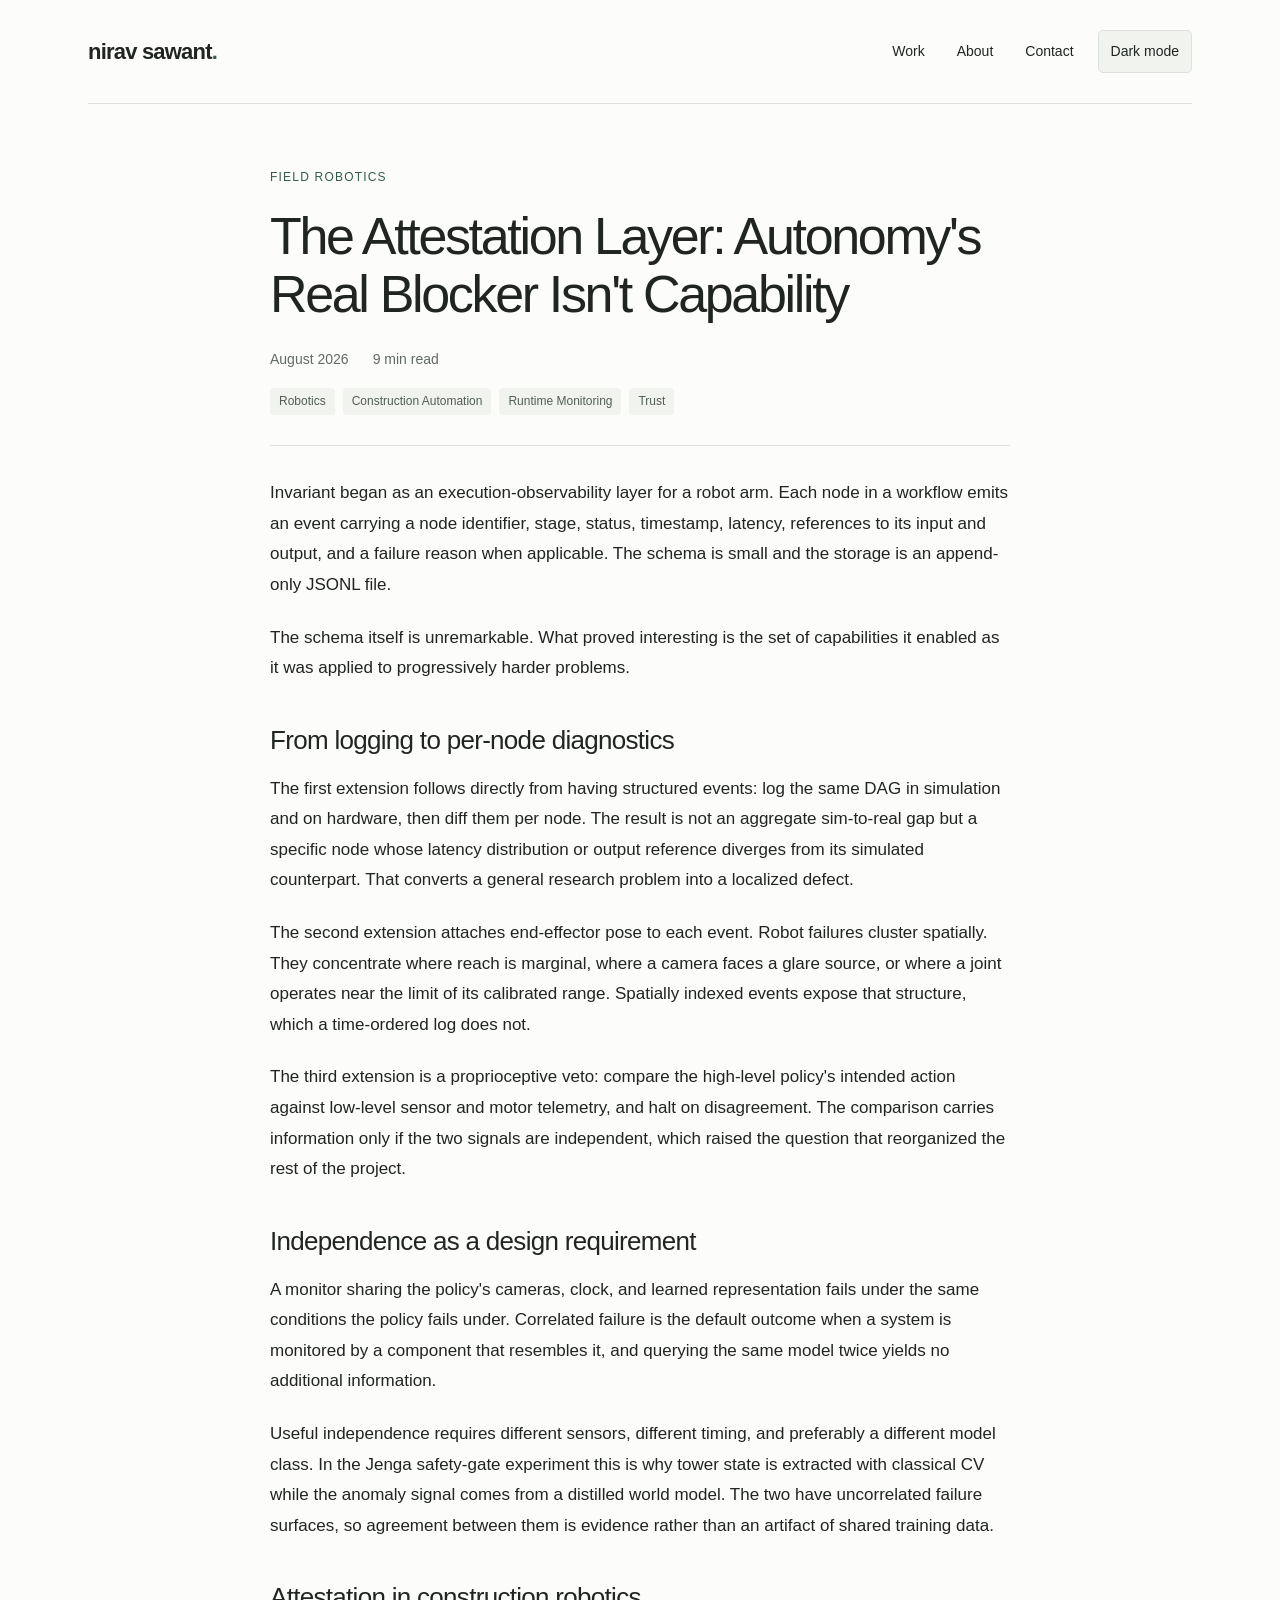
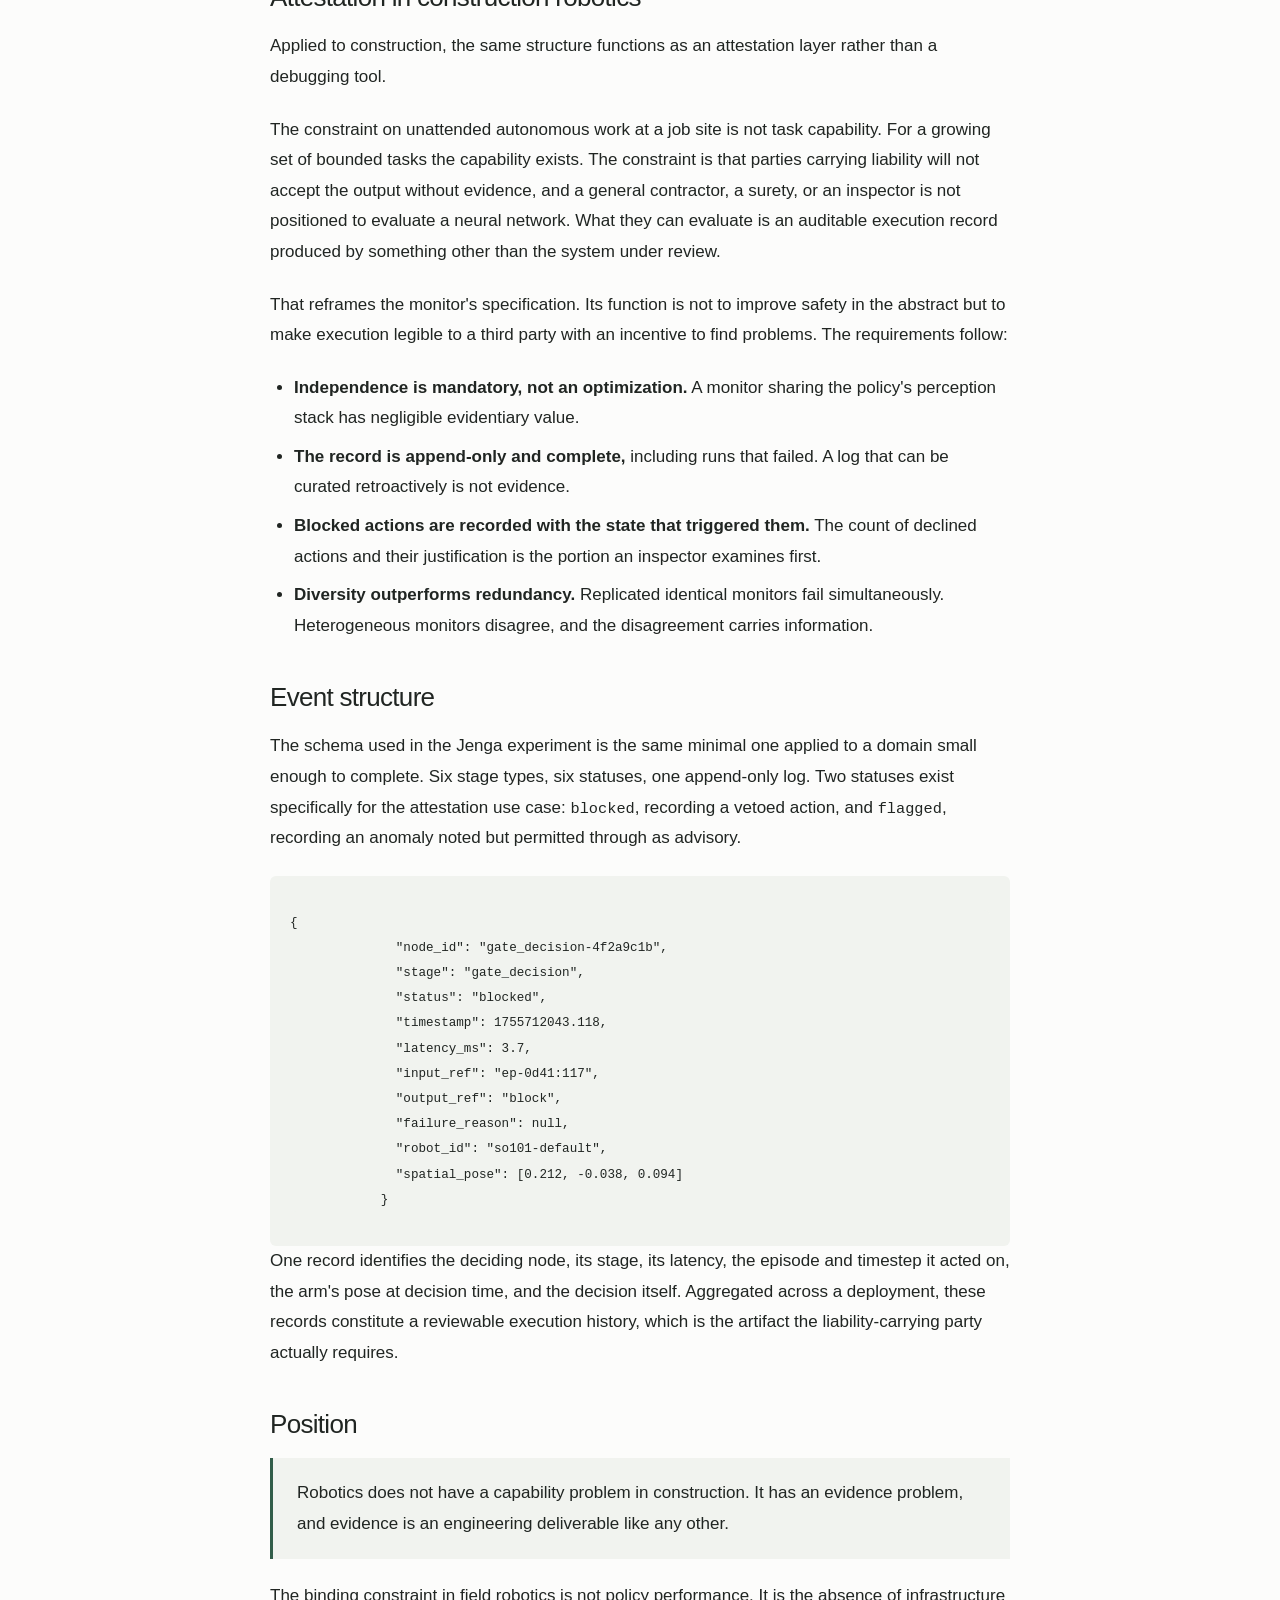
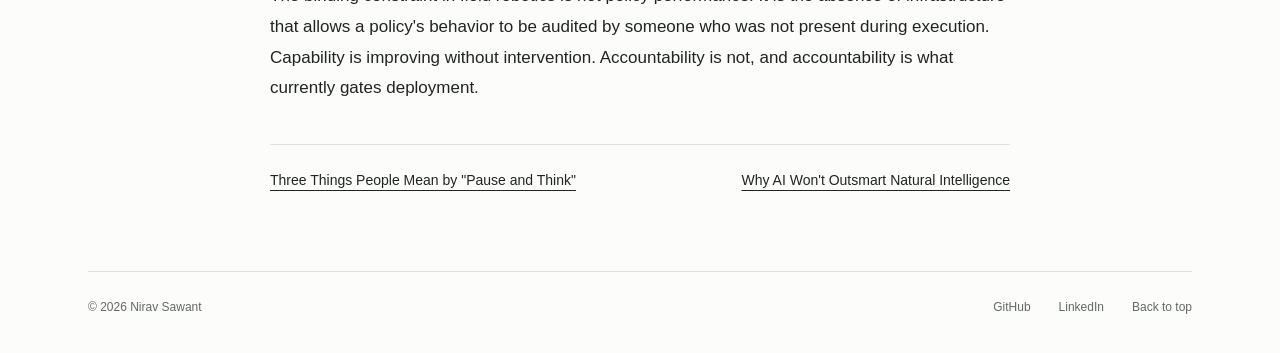
==== commit 95fdb5f6: "Feature ROBO Studio and add persistent light and dark modes" ====
--- a/article-attestation-layer.html
+++ b/article-attestation-layer.html
@@ -4,6 +4,7 @@
 <meta charset="utf-8">
 <meta name="viewport" content="width=device-width, initial-scale=1">
 <link rel="icon" href="favicon.jpg">
+<script src="theme.js"></script>
 <link rel="stylesheet" href="portfolio.css">
 <link rel="stylesheet" href="article.css">
 <title>The Attestation Layer: Autonomy's Real Blocker Isn't Capability | Nirav Sawant</title>
@@ -18,6 +19,7 @@
 <a href="index.html#about">About</a>
 <a href="index.html#contact">Contact</a>
 </nav>
+<button class="theme-toggle" type="button" aria-label="Switch to dark mode" hidden>Dark mode</button>
 </header>
 <main id="main">
 <article class="article-container">
--- a/portfolio.css
+++ b/portfolio.css
@@ -8,423 +8,611 @@
   --surface:#f1f3ef;
   --accent-rgb:49,93,73;
   --card-border:var(--line);
-  --card-bg:var(--surface)}
+  --card-bg:var(--surface);
+  --card:#fff;
+  --button-bg:#202522;
+  --button-text:#fff;
+  --tag-text:#535e56;
+  --selection:#dce9dc;
+  --detail-line:#bacbbd;
+  --hover-border:#869c8c
+}
+*{
+  box-sizing:border-box
+}
+html{
+  scroll-behavior:smooth;
+  scroll-padding-top:24px
+}
+body{
+  margin:0;
+  background:var(--bg);
+  color:var(--text);
+  font-family:Inter,Arial,Helvetica,sans-serif;
+  font-size:16px;
+  line-height:1.6;
+  -webkit-font-smoothing:antialiased
+}
+a{
+  color:inherit;
+  text-decoration-thickness:1px;
+  text-underline-offset:5px
+}
+a:hover{
+  color:var(--accent)
+}
+a:focus-visible,summary:focus-visible{
+  outline:2px solid var(--accent);
+  outline-offset:6px;
+  border-radius:2px
+}
+img{
+  max-width:100%;
+  display:block
+}
+h1,h2,h3,h4,p{
+  margin:0
+}
+h1,h2,h3,h4{
+  font-weight:500;
+  line-height:1.15
+}
+::selection{
+  background:var(--selection)
+}
+.wrap{
+  width:min(1104px,calc(100% - 96px));
+  margin-inline:auto
+}
+.site-header{
+  display:flex;
+  align-items:center;
+  justify-content:space-between;
+  min-height:104px;
+  border-bottom:1px solid var(--line);
+  gap:24px
+}
+.wordmark{
+  font-size:22px;
+  font-weight:600;
+  letter-spacing:-.8px;
+  text-decoration:none
+}
+.brand-dot{
+  color:var(--accent)
+}
+.site-header nav{
+  margin-left:auto;
+  display:flex;
+  gap:32px;
+  font-size:14px
+}
+.site-header nav a{
+  text-decoration:none
+}
+.skip-link{
+  position:absolute;
+  left:20px;
+  top:-90px;
+  padding:12px 20px;
+  background:var(--text);
+  color:white;
+  z-index:10
+}
+.skip-link:focus{
+  top:12px
+}
+.hero{
+  padding:88px 0 0
+}
+.eyebrow{
+  font-size:12px;
+  font-family:ui-monospace,SFMono-Regular,Consolas,monospace;
+  letter-spacing:.12em;
+  text-transform:uppercase;
+  color:var(--accent);
+  margin-bottom:24px
+}
+.hero h1{
+  font-size:clamp(48px,6.6vw,84px);
+  letter-spacing:-.065em;
+  line-height:1.04
+}
+.hero h1 span{
+  color:var(--accent)
+}
+.hero-bottom{
+  display:flex;
+  justify-content:space-between;
+  align-items:flex-end;
+  gap:48px;
+  margin-top:32px
+}
+.hero-bottom>p{
+  max-width:540px;
+  font-size:18px;
+  line-height:1.65;
+  color:var(--muted)
+}
+.hero-links{
+  display:flex;
+  gap:24px;
+  align-items:center;
+  flex-shrink:0;
+  font-size:14px;
+  padding-bottom:4px
+}
+.button{
+  display:inline-flex;
+  padding:13px 20px;
+  border-radius:5px;
+  background:var(--button-bg);
+  color:var(--button-text);
+  text-decoration:none
+}
+.button:hover{
+  background:var(--accent);
+  color:#fff
+}
+.text-link{
+  white-space:nowrap
+}
+.hero-footnote{
+  display:flex;
+  justify-content:space-between;
+  gap:16px;
+  margin-top:56px;
+  padding:20px 0;
+  border-top:1px solid var(--line);
+  color:var(--muted);
+  font-family:ui-monospace,SFMono-Regular,Consolas,monospace;
+  font-size:12px
+}
+.section{
+  padding:68px 0;
+  border-bottom:1px solid var(--line)
+}
+.section-heading{
+  display:flex;
+  justify-content:space-between;
+  align-items:baseline;
+  gap:24px;
+  margin-bottom:28px
+}
+.section-heading h2{
+  font-size:28px;
+  letter-spacing:-.9px
+}
+.section-heading>p{
+  font-size:14px;
+  color:var(--muted)
+}
+.project-grid{
+  display:grid;
+  grid-template-columns:repeat(2,minmax(0,1fr));
+  gap:24px
+}
+.project-card{
+  border:1px solid var(--line);
+  border-radius:10px;
+  overflow:hidden;
+  background:var(--card);
+  display:flex;
+  flex-direction:column;
+  transition:border-color .2s
+}
+.project-card:hover{
+  border-color:var(--hover-border)
+}
+.project-image{
+  height:278px;
+  background:#edf0ed;
+  display:flex;
+  align-items:center;
+  justify-content:center;
+  border-bottom:1px solid var(--line);
+  overflow:hidden
+}
+.project-image img{
+  width:100%;
+  height:100%;
+  object-fit:contain
+}
+.jenga{
+  background:#f2f3f1
+}
+.jenga img{
+  padding:12px
+}
+.cuphead{
+  background:#18251f
+}
+.cuphead img{
+  object-fit:cover
+}
+.project-body{
+  padding:26px;
+  flex:1;
+  display:flex;
+  flex-direction:column
+}
+.project-meta{
+  display:flex;
+  gap:12px;
+  justify-content:space-between;
+  align-items:baseline;
+  color:var(--muted);
+  font-size:12px;
+  margin-bottom:20px
+}
+.status{
+  white-space:nowrap;
+  color:var(--accent)
+}
+.project-card h3{
+  font-size:27px;
+  letter-spacing:-1px;
+  margin-bottom:14px
+}
+.project-body>p{
+  color:var(--muted);
+  font-size:16px;
+  line-height:1.65
+}
+.project-detail{
+  margin:24px 0 20px;
+  padding-left:14px;
+  border-left:2px solid var(--detail-line)
+}
+.project-detail>span{
+  font-size:12px;
+  text-transform:uppercase;
+  letter-spacing:.08em;
+  color:var(--accent)
+}
+.project-detail p{
+  font-size:14px;
+  margin-top:5px;
+  line-height:1.55
+}
+.tags{
+  display:flex;
+  flex-wrap:wrap;
+  gap:8px;
+  list-style:none;
+  padding:0;
+  margin:0 0 24px
+}
+.tags li,.tags .tag{
+  font-size:12px;
+  color:var(--tag-text);
+  background:var(--surface);
+  padding:4px 9px;
+  border-radius:4px
+}
+.project-links{
+  display:flex;
+  justify-content:space-between;
+  gap:16px;
+  padding-top:20px;
+  border-top:1px solid var(--line);
+  font-size:14px;
+  margin-top:auto
+}
+.about-grid{
+  display:grid;
+  grid-template-columns:1fr 1.3fr;
+  gap:80px
+}
+.about-grid h2{
+  font-size:40px;
+  letter-spacing:-1.5px
+}
+.about-copy>p{
+  color:var(--muted);
+  margin-bottom:18px
+}
+.skills{
+  margin:28px 0 0
+}
+.skills>div+div{
+  margin-top:16px
+}
+.skills dt{
+  font-size:14px;
+  font-weight:600
+}
+.skills dd{
+  margin:3px 0 0;
+  color:var(--muted);
+  font-size:14px
+}
+.experience-row{
+  display:grid;
+  grid-template-columns:1fr 1.3fr;
+  gap:80px;
+  padding:26px 0;
+  border-top:1px solid var(--line)
+}
+.experience-row:last-child{
+  padding-bottom:0
+}
+.experience-row h3{
+  font-size:20px;
+  margin-bottom:6px
+}
+.experience-row span{
+  font-size:14px;
+  color:var(--muted)
+}
+.experience-row h4{
+  font-size:16px;
+  margin-bottom:10px
+}
+.experience-row p{
+  color:var(--muted);
+  font-size:16px;
+  max-width:570px
+}
+.writing-list{
+  list-style:none;
+  padding:0;
+  margin:0
+}
+.writing-list li{
+  padding:20px 0;
+  border-top:1px solid var(--line);
+  display:flex;
+  justify-content:space-between;
+  gap:24px;
+  align-items:baseline
+}
+.writing-list a{
+  text-decoration:none;
+  font-size:17px
+}
+.writing-list a:hover{
+  text-decoration:underline
+}
+.writing-list span{
+  white-space:nowrap;
+  font-size:13px;
+  color:var(--muted)
+}
+details{
+  margin-top:18px
+}
+summary{
+  cursor:pointer;
+  color:var(--muted);
+  font-size:14px;
+  width:fit-content;
+  padding:4px 0
+}
+details[open] summary{
+  margin-bottom:16px
+}
+.contact-section{
+  padding:80px 0 72px
+}
+.contact-section h2{
+  font-size:clamp(38px,5vw,60px);
+  letter-spacing:-.05em;
+  margin-bottom:24px
+}
+.contact-section>p:not(.eyebrow){
+  color:var(--muted);
+  margin-bottom:28px
+}
+.contact-email{
+  font-size:clamp(17px,2.6vw,28px);
+  letter-spacing:-.03em;
+  color:var(--accent)
+}
+.contact-links{
+  display:flex;
+  gap:24px;
+  margin-top:24px;
+  font-size:14px
+}
+.site-footer{
+  display:flex;
+  gap:28px;
+  padding:26px 0 36px;
+  border-top:1px solid var(--line);
+  font-size:12px;
+  color:var(--muted)
+}
+.site-footer>span{
+  margin-right:auto
+}
+.site-footer a{
+  text-decoration:none
+}
+@media(min-width:1400px){
+  .hero{
+    padding-top:100px
+  }
+}
+@media(max-width:980px){
+  .hero-bottom{
+    align-items:flex-start;
+    flex-direction:column;
+    gap:24px
+  }
+  .hero-bottom>p{
+    max-width:650px
+  }
+  .project-meta{
+    flex-wrap:wrap;
+    gap:4px
+  }
+  .project-image{
+    height:240px
+  }
+  .about-grid,.experience-row{
+    gap:40px
+  }
+  .project-body{
+    padding:22px
+  }
+}
+@media(max-width:640px){
+  .wrap{
+    width:calc(100% - 40px)
+  }
+  .site-header{
+    min-height:82px;
+    gap:16px
+  }
+  .wordmark{
+    font-size:19px
+  }
+  .site-header nav{
+  margin-left:auto;
+    gap:18px;
+    font-size:14px
+  }
+  .hero{
+    padding-top:56px
+  }
+  .hero h1{
+    font-size:clamp(42px,10.5vw,64px)
+  }
+  .hero-bottom>p{
+    font-size:16px
+  }
+  .hero-footnote{
+    flex-direction:column;
+    gap:6px;
+    margin-top:40px
+  }
+  .section{
+    padding:44px 0
+  }
+  .section-heading{
+    align-items:flex-start;
+    flex-direction:column;
+    gap:10px
+  }
+  .section-heading h2{
+    font-size:26px
+  }
+  .project-grid{
+    grid-template-columns:1fr;
+    gap:24px
+  }
+  .project-image{
+    height:260px
+  }
+  .project-meta{
+    flex-wrap:nowrap;
+    font-size:11px
+  }
+  .project-card h3{
+    font-size:26px
+  }
+  .about-grid,.experience-row{
+    grid-template-columns:1fr;
+    gap:24px
+  }
+  .about-grid h2{
+    font-size:34px
+  }
+  .about-grid .eyebrow{
+    margin-bottom:16px
+  }
+  .experience-row{
+    gap:18px
+  }
+  .writing-list li{
+    flex-direction:column;
+    gap:6px
+  }
+  .writing-list a{
+    font-size:16px
+  }
+  .contact-section{
+    padding:52px 0
+  }
+  .site-footer{
+    gap:16px;
+    flex-wrap:wrap
+  }
+  .site-footer>span{
+    width:100%
+  }
+  .hero-links{
+    gap:24px
+  }
+}
+@media(prefers-reduced-motion:reduce){
+  html{
+    scroll-behavior:auto
+  }
   *{
-    box-sizing:border-box}
-    html{
-      scroll-behavior:smooth;
-      scroll-padding-top:24px}
-      body{
-        margin:0;
-        background:var(--bg);
-        color:var(--text);
-        font-family:Inter,Arial,Helvetica,sans-serif;
-        font-size:16px;
-        line-height:1.6;
-        -webkit-font-smoothing:antialiased}
-        a{
-          color:inherit;
-          text-decoration-thickness:1px;
-          text-underline-offset:5px}
-          a:hover{
-            color:var(--accent)}
-            a:focus-visible,summary:focus-visible{
-              outline:2px solid var(--accent);
-              outline-offset:6px;
-              border-radius:2px}
-              img{
-                max-width:100%;
-                display:block}
-                h1,h2,h3,h4,p{
-                  margin:0}
-                  h1,h2,h3,h4{
-                    font-weight:500;
-                    line-height:1.15}
-                    ::selection{
-                      background:#dce9dc}
-                      .wrap{
-                        width:min(1104px,calc(100% - 96px));
-                        margin-inline:auto}
-                        .site-header{
-                          display:flex;
-                          align-items:center;
-                          justify-content:space-between;
-                          min-height:104px;
-                          border-bottom:1px solid var(--line);
-                          gap:24px}
-                          .wordmark{
-                            font-size:22px;
-                            font-weight:600;
-                            letter-spacing:-.8px;
-                            text-decoration:none}
-                            .brand-dot{
-                              color:var(--accent)}
-                              .site-header nav{
-                                display:flex;
-                                gap:32px;
-                                font-size:14px}
-                                .site-header nav a{
-                                  text-decoration:none}
-                                  .skip-link{
-                                    position:absolute;
-                                    left:20px;
-                                    top:-90px;
-                                    padding:12px 20px;
-                                    background:var(--text);
-                                    color:white;
-                                    z-index:10}
-                                    .skip-link:focus{
-                                      top:12px}
-                                      .hero{
-                                        padding:88px 0 0}
-                                        .eyebrow{
-                                          font-size:12px;
-                                          font-family:ui-monospace,SFMono-Regular,Consolas,monospace;
-                                          letter-spacing:.12em;
-                                          text-transform:uppercase;
-                                          color:var(--accent);
-                                          margin-bottom:24px}
-                                          .hero h1{
-                                            font-size:clamp(48px,6.6vw,84px);
-                                            letter-spacing:-.065em;
-                                            line-height:1.04}
-                                            .hero h1 span{
-                                              color:var(--accent)}
-                                              .hero-bottom{
-                                                display:flex;
-                                                justify-content:space-between;
-                                                align-items:flex-end;
-                                                gap:48px;
-                                                margin-top:32px}
-                                                .hero-bottom>p{
-                                                  max-width:540px;
-                                                  font-size:18px;
-                                                  line-height:1.65;
-                                                  color:var(--muted)}
-                                                  .hero-links{
-                                                    display:flex;
-                                                    gap:24px;
-                                                    align-items:center;
-                                                    flex-shrink:0;
-                                                    font-size:14px;
-                                                    padding-bottom:4px}
-                                                    .button{
-                                                      display:inline-flex;
-                                                      padding:13px 20px;
-                                                      border-radius:5px;
-                                                      background:var(--text);
-                                                      color:#fff;
-                                                      text-decoration:none}
-                                                      .button:hover{
-                                                        background:var(--accent);
-                                                        color:#fff}
-                                                        .text-link{
-                                                          white-space:nowrap}
-                                                          .hero-footnote{
-                                                            display:flex;
-                                                            justify-content:space-between;
-                                                            gap:16px;
-                                                            margin-top:56px;
-                                                            padding:20px 0;
-                                                            border-top:1px solid var(--line);
-                                                            color:var(--muted);
-                                                            font-family:ui-monospace,SFMono-Regular,Consolas,monospace;
-                                                            font-size:12px}
-                                                            .section{
-                                                              padding:68px 0;
-                                                              border-bottom:1px solid var(--line)}
-                                                              .section-heading{
-                                                                display:flex;
-                                                                justify-content:space-between;
-                                                                align-items:baseline;
-                                                                gap:24px;
-                                                                margin-bottom:28px}
-                                                                .section-heading h2{
-                                                                  font-size:28px;
-                                                                  letter-spacing:-.9px}
-                                                                  .section-heading>p{
-                                                                    font-size:14px;
-                                                                    color:var(--muted)}
-                                                                    .project-grid{
-                                                                      display:grid;
-                                                                      grid-template-columns:repeat(2,minmax(0,1fr));
-                                                                      gap:24px}
-                                                                      .project-card{
-                                                                        border:1px solid var(--line);
-                                                                        border-radius:10px;
-                                                                        overflow:hidden;
-                                                                        background:#fff;
-                                                                        display:flex;
-                                                                        flex-direction:column;
-                                                                        transition:border-color .2s}
-                                                                        .project-card:hover{
-                                                                          border-color:#869c8c}
-                                                                          .project-image{
-                                                                            height:278px;
-                                                                            background:#edf0ed;
-                                                                            display:flex;
-                                                                            align-items:center;
-                                                                            justify-content:center;
-                                                                            border-bottom:1px solid var(--line);
-                                                                            overflow:hidden}
-                                                                            .project-image img{
-                                                                              width:100%;
-                                                                              height:100%;
-                                                                              object-fit:contain}
-                                                                              .jenga{
-                                                                                background:#f2f3f1}
-                                                                                .jenga img{
-                                                                                  padding:12px}
-                                                                                  .cuphead{
-                                                                                    background:#18251f}
-                                                                                    .cuphead img{
-                                                                                      object-fit:cover}
-                                                                                      .project-body{
-                                                                                        padding:26px;
-                                                                                        flex:1;
-                                                                                        display:flex;
-                                                                                        flex-direction:column}
-                                                                                        .project-meta{
-                                                                                          display:flex;
-                                                                                          gap:12px;
-                                                                                          justify-content:space-between;
-                                                                                          align-items:baseline;
-                                                                                          color:var(--muted);
-                                                                                          font-size:12px;
-                                                                                          margin-bottom:20px}
-                                                                                          .status{
-                                                                                            white-space:nowrap;
-                                                                                            color:var(--accent)}
-                                                                                            .project-card h3{
-                                                                                              font-size:27px;
-                                                                                              letter-spacing:-1px;
-                                                                                              margin-bottom:14px}
-                                                                                              .project-body>p{
-                                                                                                color:var(--muted);
-                                                                                                font-size:16px;
-                                                                                                line-height:1.65}
-                                                                                                .project-detail{
-                                                                                                  margin:24px 0 20px;
-                                                                                                  padding-left:14px;
-                                                                                                  border-left:2px solid #bacbbd}
-                                                                                                  .project-detail>span{
-                                                                                                    font-size:12px;
-                                                                                                    text-transform:uppercase;
-                                                                                                    letter-spacing:.08em;
-                                                                                                    color:var(--accent)}
-                                                                                                    .project-detail p{
-                                                                                                      font-size:14px;
-                                                                                                      margin-top:5px;
-                                                                                                      line-height:1.55}
-                                                                                                      .tags{
-                                                                                                        display:flex;
-                                                                                                        flex-wrap:wrap;
-                                                                                                        gap:8px;
-                                                                                                        list-style:none;
-                                                                                                        padding:0;
-                                                                                                        margin:0 0 24px}
-                                                                                                        .tags li,.tags .tag{
-                                                                                                          font-size:12px;
-                                                                                                          color:#535e56;
-                                                                                                          background:var(--surface);
-                                                                                                          padding:4px 9px;
-                                                                                                          border-radius:4px}
-                                                                                                          .project-links{
-                                                                                                            display:flex;
-                                                                                                            justify-content:space-between;
-                                                                                                            gap:16px;
-                                                                                                            padding-top:20px;
-                                                                                                            border-top:1px solid var(--line);
-                                                                                                            font-size:14px;
-                                                                                                            margin-top:auto}
-                                                                                                            .about-grid{
-                                                                                                              display:grid;
-                                                                                                              grid-template-columns:1fr 1.3fr;
-                                                                                                              gap:80px}
-                                                                                                              .about-grid h2{
-                                                                                                                font-size:40px;
-                                                                                                                letter-spacing:-1.5px}
-                                                                                                                .about-copy>p{
-                                                                                                                  color:var(--muted);
-                                                                                                                  margin-bottom:18px}
-                                                                                                                  .skills{
-                                                                                                                    margin:28px 0 0}
-                                                                                                                    .skills>div+div{
-                                                                                                                      margin-top:16px}
-                                                                                                                      .skills dt{
-                                                                                                                        font-size:14px;
-                                                                                                                        font-weight:600}
-                                                                                                                        .skills dd{
-                                                                                                                          margin:3px 0 0;
-                                                                                                                          color:var(--muted);
-                                                                                                                          font-size:14px}
-                                                                                                                          .experience-row{
-                                                                                                                            display:grid;
-                                                                                                                            grid-template-columns:1fr 1.3fr;
-                                                                                                                            gap:80px;
-                                                                                                                            padding:26px 0;
-                                                                                                                            border-top:1px solid var(--line)}
-                                                                                                                            .experience-row:last-child{
-                                                                                                                              padding-bottom:0}
-                                                                                                                              .experience-row h3{
-                                                                                                                                font-size:20px;
-                                                                                                                                margin-bottom:6px}
-                                                                                                                                .experience-row span{
-                                                                                                                                  font-size:14px;
-                                                                                                                                  color:var(--muted)}
-                                                                                                                                  .experience-row h4{
-                                                                                                                                    font-size:16px;
-                                                                                                                                    margin-bottom:10px}
-                                                                                                                                    .experience-row p{
-                                                                                                                                      color:var(--muted);
-                                                                                                                                      font-size:16px;
-                                                                                                                                      max-width:570px}
-                                                                                                                                      .writing-list{
-                                                                                                                                        list-style:none;
-                                                                                                                                        padding:0;
-                                                                                                                                        margin:0}
-                                                                                                                                        .writing-list li{
-                                                                                                                                          padding:20px 0;
-                                                                                                                                          border-top:1px solid var(--line);
-                                                                                                                                          display:flex;
-                                                                                                                                          justify-content:space-between;
-                                                                                                                                          gap:24px;
-                                                                                                                                          align-items:baseline}
-                                                                                                                                          .writing-list a{
-                                                                                                                                            text-decoration:none;
-                                                                                                                                            font-size:17px}
-                                                                                                                                            .writing-list a:hover{
-                                                                                                                                              text-decoration:underline}
-                                                                                                                                              .writing-list span{
-                                                                                                                                                white-space:nowrap;
-                                                                                                                                                font-size:13px;
-                                                                                                                                                color:var(--muted)}
-                                                                                                                                                details{
-                                                                                                                                                  margin-top:18px}
-                                                                                                                                                  summary{
-                                                                                                                                                    cursor:pointer;
-                                                                                                                                                    color:var(--muted);
-                                                                                                                                                    font-size:14px;
-                                                                                                                                                    width:fit-content;
-                                                                                                                                                    padding:4px 0}
-                                                                                                                                                    details[open] summary{
-                                                                                                                                                      margin-bottom:16px}
-                                                                                                                                                      .contact-section{
-                                                                                                                                                        padding:80px 0 72px}
-                                                                                                                                                        .contact-section h2{
-                                                                                                                                                          font-size:clamp(38px,5vw,60px);
-                                                                                                                                                          letter-spacing:-.05em;
-                                                                                                                                                          margin-bottom:24px}
-                                                                                                                                                          .contact-section>p:not(.eyebrow){
-                                                                                                                                                            color:var(--muted);
-                                                                                                                                                            margin-bottom:28px}
-                                                                                                                                                            .contact-email{
-                                                                                                                                                              font-size:clamp(17px,2.6vw,28px);
-                                                                                                                                                              letter-spacing:-.03em;
-                                                                                                                                                              color:var(--accent)}
-                                                                                                                                                              .contact-links{
-                                                                                                                                                                display:flex;
-                                                                                                                                                                gap:24px;
-                                                                                                                                                                margin-top:24px;
-                                                                                                                                                                font-size:14px}
-                                                                                                                                                                .site-footer{
-                                                                                                                                                                  display:flex;
-                                                                                                                                                                  gap:28px;
-                                                                                                                                                                  padding:26px 0 36px;
-                                                                                                                                                                  border-top:1px solid var(--line);
-                                                                                                                                                                  font-size:12px;
-                                                                                                                                                                  color:var(--muted)}
-                                                                                                                                                                  .site-footer>span{
-                                                                                                                                                                    margin-right:auto}
-                                                                                                                                                                    .site-footer a{
-                                                                                                                                                                      text-decoration:none}
-                                                                                                                                                                      @media(min-width:1400px){
-                                                                                                                                                                        .hero{
-                                                                                                                                                                          padding-top:100px}
-                                                                                                                                                                        }
-                                                                                                                                                                        @media(max-width:980px){
-                                                                                                                                                                          .hero-bottom{
-                                                                                                                                                                            align-items:flex-start;
-                                                                                                                                                                            flex-direction:column;
-                                                                                                                                                                            gap:24px}
-                                                                                                                                                                            .hero-bottom>p{
-                                                                                                                                                                              max-width:650px}
-                                                                                                                                                                              .project-meta{
-                                                                                                                                                                                flex-wrap:wrap;
-                                                                                                                                                                                gap:4px}
-                                                                                                                                                                                .project-image{
-                                                                                                                                                                                  height:240px}
-                                                                                                                                                                                  .about-grid,.experience-row{
-                                                                                                                                                                                    gap:40px}
-                                                                                                                                                                                    .project-body{
-                                                                                                                                                                                      padding:22px}
-                                                                                                                                                                                    }
-                                                                                                                                                                                    @media(max-width:640px){
-                                                                                                                                                                                      .wrap{
-                                                                                                                                                                                        width:calc(100% - 40px)}
-                                                                                                                                                                                        .site-header{
-                                                                                                                                                                                          min-height:82px;
-                                                                                                                                                                                          gap:16px}
-                                                                                                                                                                                          .wordmark{
-                                                                                                                                                                                            font-size:19px}
-                                                                                                                                                                                            .site-header nav{
-                                                                                                                                                                                              gap:18px;
-                                                                                                                                                                                              font-size:14px}
-                                                                                                                                                                                              .hero{
-                                                                                                                                                                                                padding-top:56px}
-                                                                                                                                                                                                .hero h1{
-                                                                                                                                                                                                  font-size:clamp(42px,10.5vw,64px)}
-                                                                                                                                                                                                  .hero-bottom>p{
-                                                                                                                                                                                                    font-size:16px}
-                                                                                                                                                                                                    .hero-footnote{
-                                                                                                                                                                                                      flex-direction:column;
-                                                                                                                                                                                                      gap:6px;
-                                                                                                                                                                                                      margin-top:40px}
-                                                                                                                                                                                                      .section{
-                                                                                                                                                                                                        padding:44px 0}
-                                                                                                                                                                                                        .section-heading{
-                                                                                                                                                                                                          align-items:flex-start;
-                                                                                                                                                                                                          flex-direction:column;
-                                                                                                                                                                                                          gap:10px}
-                                                                                                                                                                                                          .section-heading h2{
-                                                                                                                                                                                                            font-size:26px}
-                                                                                                                                                                                                            .project-grid{
-                                                                                                                                                                                                              grid-template-columns:1fr;
-                                                                                                                                                                                                              gap:24px}
-                                                                                                                                                                                                              .project-image{
-                                                                                                                                                                                                                height:260px}
-                                                                                                                                                                                                                .project-meta{
-                                                                                                                                                                                                                  flex-wrap:nowrap;
-                                                                                                                                                                                                                  font-size:11px}
-                                                                                                                                                                                                                  .project-card h3{
-                                                                                                                                                                                                                    font-size:26px}
-                                                                                                                                                                                                                    .about-grid,.experience-row{
-                                                                                                                                                                                                                      grid-template-columns:1fr;
-                                                                                                                                                                                                                      gap:24px}
-                                                                                                                                                                                                                      .about-grid h2{
-                                                                                                                                                                                                                        font-size:34px}
-                                                                                                                                                                                                                        .about-grid .eyebrow{
-                                                                                                                                                                                                                          margin-bottom:16px}
-                                                                                                                                                                                                                          .experience-row{
-                                                                                                                                                                                                                            gap:18px}
-                                                                                                                                                                                                                            .writing-list li{
-                                                                                                                                                                                                                              flex-direction:column;
-                                                                                                                                                                                                                              gap:6px}
-                                                                                                                                                                                                                              .writing-list a{
-                                                                                                                                                                                                                                font-size:16px}
-                                                                                                                                                                                                                                .contact-section{
-                                                                                                                                                                                                                                  padding:52px 0}
-                                                                                                                                                                                                                                  .site-footer{
-                                                                                                                                                                                                                                    gap:16px;
-                                                                                                                                                                                                                                    flex-wrap:wrap}
-                                                                                                                                                                                                                                    .site-footer>span{
-                                                                                                                                                                                                                                      width:100%}
-                                                                                                                                                                                                                                      .hero-links{
-                                                                                                                                                                                                                                        gap:24px}
-                                                                                                                                                                                                                                      }
-                                                                                                                                                                                                                                      @media(prefers-reduced-motion:reduce){
-                                                                                                                                                                                                                                        html{
-                                                                                                                                                                                                                                          scroll-behavior:auto}
-                                                                                                                                                                                                                                          *{
-                                                                                                                                                                                                                                            transition:none!important}
-                                                                                                                                                                                                                                          }
+    transition:none!important
+  }
+}
+
+/* Both palettes share the same layout and readable contrast. */
+:root[data-theme="dark"] {
+  color-scheme: dark;
+  --bg: #111613;
+  --text: #edf2ed;
+  --muted: #a9b4ac;
+  --accent: #a0cfaf;
+  --line: #344039;
+  --surface: #222c25;
+  --card: #18201b;
+  --button-bg: #b5d8bd;
+  --button-text: #14251a;
+  --tag-text: #c0cec3;
+  --selection: #365442;
+  --detail-line: #577762;
+  --hover-border: #8bb298;
+  --accent-rgb: 160, 207, 175;
+  --code-string: #e6bf89;
+}
+.button:hover { color: var(--bg); }
+.theme-toggle {
+  flex-shrink: 0;
+  padding: 9px 12px;
+  border: 1px solid var(--line);
+  border-radius: 5px;
+  background: var(--surface);
+  color: var(--text);
+  font: inherit;
+  font-size: 14px;
+  cursor: pointer;
+}
+:root[data-theme="dark"] .theme-toggle { border-color: var(--accent); }
+.theme-toggle:focus-visible { outline: 2px solid var(--accent); outline-offset: 4px; }
+.studio-card { grid-column: 1 / -1; }
+.studio-intro { padding: 32px; }
+.studio-intro h3 { font-size: clamp(32px, 4vw, 46px); margin-bottom: 20px; letter-spacing: -.04em; }
+.studio-intro > p { max-width: 760px; color: var(--muted); line-height: 1.7; }
+.studio-figure { margin: 0; }
+.studio-figure img { width: 100%; height: auto; }
+.studio-figure a:focus-visible { outline-offset: -4px; }
+.studio-figure figcaption { padding: 14px 32px; font-size: 13px; color: var(--muted); border-bottom: 1px solid var(--line); }
+.studio-figure figcaption a { margin-left: 8px; }
+.studio-features { display: grid; grid-template-columns: repeat(3, minmax(0, 1fr)); gap: 28px; padding: 32px; }
+.studio-features h4 { font-size: 17px; margin-bottom: 12px; }
+.studio-features p { font-size: 14px; line-height: 1.7; color: var(--muted); }
+.studio-footer { margin: 0 32px; padding: 24px 0; border-top: 1px solid var(--line); display: flex; align-items: center; justify-content: space-between; gap: 24px; }
+.studio-footer p { color: var(--muted); font-size: 14px; }
+.studio-footer .button { flex-shrink: 0; font-size: 14px; }
+@media (max-width: 640px) {
+  .site-header { flex-wrap: wrap; padding: 18px 0; gap: 12px; }
+  .site-header .wordmark { flex: 1; }
+  .site-header nav { order: 3; width: 100%; margin-left: 0; gap: 24px; }
+  .theme-toggle { margin-left: auto; }
+  .studio-intro { padding: 22px; }
+  .studio-figure figcaption { padding: 14px 22px; }
+  .studio-features { grid-template-columns: 1fr; padding: 24px 22px; gap: 24px; }
+  .studio-footer { margin: 0 22px; align-items: flex-start; flex-direction: column; gap: 16px; }
+}
+
+.studio-intro > .studio-tagline { font-size: clamp(20px, 2.5vw, 26px); color: var(--text); margin-bottom: 16px; line-height: 1.3; letter-spacing: -.02em; }
+@media (max-width: 640px) { .studio-intro .project-meta { flex-wrap: wrap; gap: 8px; font-size: 12px; } }
--- a/article.css
+++ b/article.css
@@ -1,127 +1,163 @@
 .article-container{
   width:min(740px,calc(100% - 40px));
-  margin:64px auto 80px}
-  .article-header{
-    padding-bottom:30px;
-    border-bottom:1px solid var(--line);
-    margin-bottom:32px}
-    .article-kicker{
-      font-size:12px;
-      letter-spacing:.1em;
-      text-transform:uppercase;
-      color:var(--accent);
-      margin-bottom:20px}
-      .article-header h1{
-        font-size:clamp(32px,5vw,52px);
-        letter-spacing:-.045em;
-        line-height:1.12}
-        .article-meta{
-          display:flex;
-          gap:24px;
-          flex-wrap:wrap;
-          color:var(--muted);
-          font-size:14px;
-          margin:24px 0 18px}
-          .article-header .tags{
-            margin-bottom:0}
-            .article-content{
-              font-size:17px;
-              line-height:1.8;
-              overflow-wrap:break-word}
-              .article-content p{
-                margin:0 0 22px}
-                .article-content h2{
-                  font-size:26px;
-                  letter-spacing:-.7px;
-                  margin:42px 0 18px}
-                  .article-content h3{
-                    font-size:21px;
-                    margin:32px 0 16px}
-                    .article-content ul,.article-content ol{
-                      padding-left:24px;
-                      margin-bottom:24px}
-                      .article-content li{
-                        margin-bottom:8px}
-                        .article-content a{
-                          color:var(--accent)}
-                          .article-content figure{
-                            margin:32px 0;
-                            border:1px solid var(--line);
-                            border-radius:6px;
-                            overflow:hidden}
-                            .article-content figure img,.article-content figure svg{
-                              width:100%;
-                              height:auto;
-                              display:block}
-                              .article-content figure.plot{
-                                padding:16px}
-                                .article-content figcaption{
-                                  padding:16px;
-                                  font-size:14px;
-                                  line-height:1.6;
-                                  color:var(--muted);
-                                  border-top:1px solid var(--line)}
-                                  .claim,blockquote,.lede-note{
-                                    margin:28px 0;
-                                    padding:20px 24px;
-                                    border-left:3px solid var(--accent);
-                                    background:var(--surface)}
-                                    .table-wrap{
-                                      overflow-x:auto;
-                                      margin:24px 0}
-                                      table{
-                                        width:100%;
-                                        border-collapse:collapse;
-                                        font-size:14px}
-                                        th,td{
-                                          padding:12px;
-                                          text-align:left;
-                                          border:1px solid var(--line)}
-                                          th{
-                                            background:var(--surface)}
-                                            pre{
-                                              overflow-x:auto;
-                                              padding:20px;
-                                              background:var(--surface);
-                                              border-radius:6px;
-                                              font-size:14px}
-                                              code{
-                                                font-family:ui-monospace,Consolas,monospace;
-                                                font-size:.9em}
-                                                .article-nav{
-                                                  display:flex;
-                                                  justify-content:space-between;
-                                                  gap:24px;
-                                                  border-top:1px solid var(--line);
-                                                  padding-top:24px;
-                                                  margin-top:40px;
-                                                  font-size:14px}
-                                                  .article-nav a{
-                                                    max-width:55%}
-                                                    .references{
-                                                      margin-top:40px;
-                                                      border-top:1px solid var(--line);
-                                                      font-size:14px}
-                                                      .code-block{
-                                                        background:var(--surface);
-                                                        padding:20px;
-                                                        overflow:auto;
-                                                        border-radius:6px}
-                                                        .code-block pre{
-                                                          padding:0}
-                                                          .keyword{
-                                                            color:#315d49}
-                                                            .string{
-                                                              color:#805029}
-                                                              .comment{
-                                                                color:#626a65}
-                                                                @media(max-width:640px){
-                                                                  .article-container{
-                                                                    margin-top:40px}
-                                                                    .article-content{
-                                                                      font-size:16px}
-                                                                      .article-nav{
-                                                                        flex-direction:column}
-                                                                        .article-nav a{
-                                                                          max-width:100%}
-                                                                        }
+  margin:64px auto 80px
+}
+.article-header{
+  padding-bottom:30px;
+  border-bottom:1px solid var(--line);
+  margin-bottom:32px
+}
+.article-kicker{
+  font-size:12px;
+  letter-spacing:.1em;
+  text-transform:uppercase;
+  color:var(--accent);
+  margin-bottom:20px
+}
+.article-header h1{
+  font-size:clamp(32px,5vw,52px);
+  letter-spacing:-.045em;
+  line-height:1.12
+}
+.article-meta{
+  display:flex;
+  gap:24px;
+  flex-wrap:wrap;
+  color:var(--muted);
+  font-size:14px;
+  margin:24px 0 18px
+}
+.article-header .tags{
+  margin-bottom:0
+}
+.article-content{
+  font-size:17px;
+  line-height:1.8;
+  overflow-wrap:break-word
+}
+.article-content p{
+  margin:0 0 22px
+}
+.article-content h2{
+  font-size:26px;
+  letter-spacing:-.7px;
+  margin:42px 0 18px
+}
+.article-content h3{
+  font-size:21px;
+  margin:32px 0 16px
+}
+.article-content ul,.article-content ol{
+  padding-left:24px;
+  margin-bottom:24px
+}
+.article-content li{
+  margin-bottom:8px
+}
+.article-content a{
+  color:var(--accent)
+}
+.article-content figure{
+  margin:32px 0;
+  border:1px solid var(--line);
+  border-radius:6px;
+  overflow:hidden
+}
+.article-content figure img,.article-content figure svg{
+  width:100%;
+  height:auto;
+  display:block
+}
+.article-content figure.plot{
+  padding:16px
+}
+.article-content figcaption{
+  padding:16px;
+  font-size:14px;
+  line-height:1.6;
+  color:var(--muted);
+  border-top:1px solid var(--line)
+}
+.claim,blockquote,.lede-note{
+  margin:28px 0;
+  padding:20px 24px;
+  border-left:3px solid var(--accent);
+  background:var(--surface)
+}
+.table-wrap{
+  overflow-x:auto;
+  margin:24px 0
+}
+table{
+  width:100%;
+  border-collapse:collapse;
+  font-size:14px
+}
+th,td{
+  padding:12px;
+  text-align:left;
+  border:1px solid var(--line)
+}
+th{
+  background:var(--surface)
+}
+pre{
+  overflow-x:auto;
+  padding:20px;
+  background:var(--surface);
+  border-radius:6px;
+  font-size:14px
+}
+code{
+  font-family:ui-monospace,Consolas,monospace;
+  font-size:.9em
+}
+.article-nav{
+  display:flex;
+  justify-content:space-between;
+  gap:24px;
+  border-top:1px solid var(--line);
+  padding-top:24px;
+  margin-top:40px;
+  font-size:14px
+}
+.article-nav a{
+  max-width:55%
+}
+.references{
+  margin-top:40px;
+  border-top:1px solid var(--line);
+  font-size:14px
+}
+.code-block{
+  background:var(--surface);
+  padding:20px;
+  overflow:auto;
+  border-radius:6px
+}
+.code-block pre{
+  padding:0
+}
+.keyword{
+  color:var(--accent)
+}
+.string{
+  color:var(--code-string, #805029)
+}
+.comment{
+  color:var(--muted)
+}
+@media(max-width:640px){
+  .article-container{
+    margin-top:40px
+  }
+  .article-content{
+    font-size:16px
+  }
+  .article-nav{
+    flex-direction:column
+  }
+  .article-nav a{
+    max-width:100%
+  }
+}
